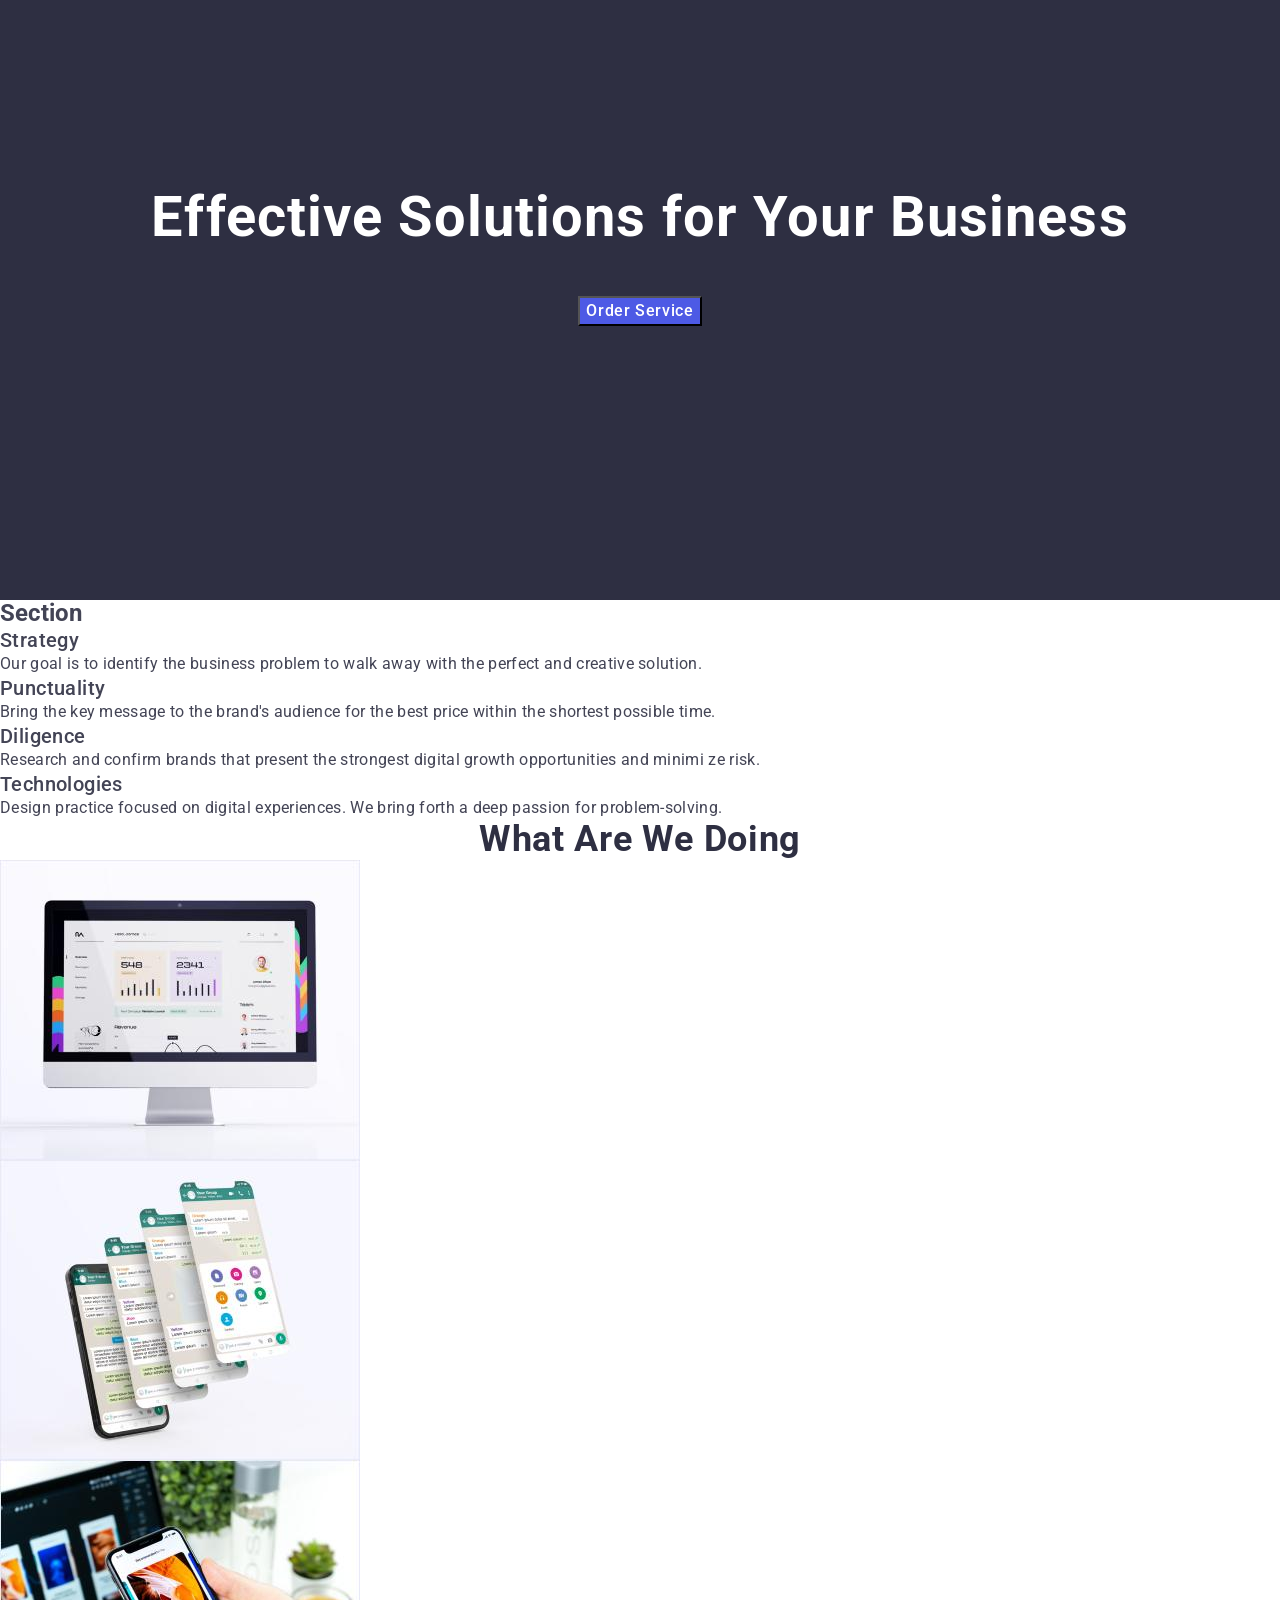
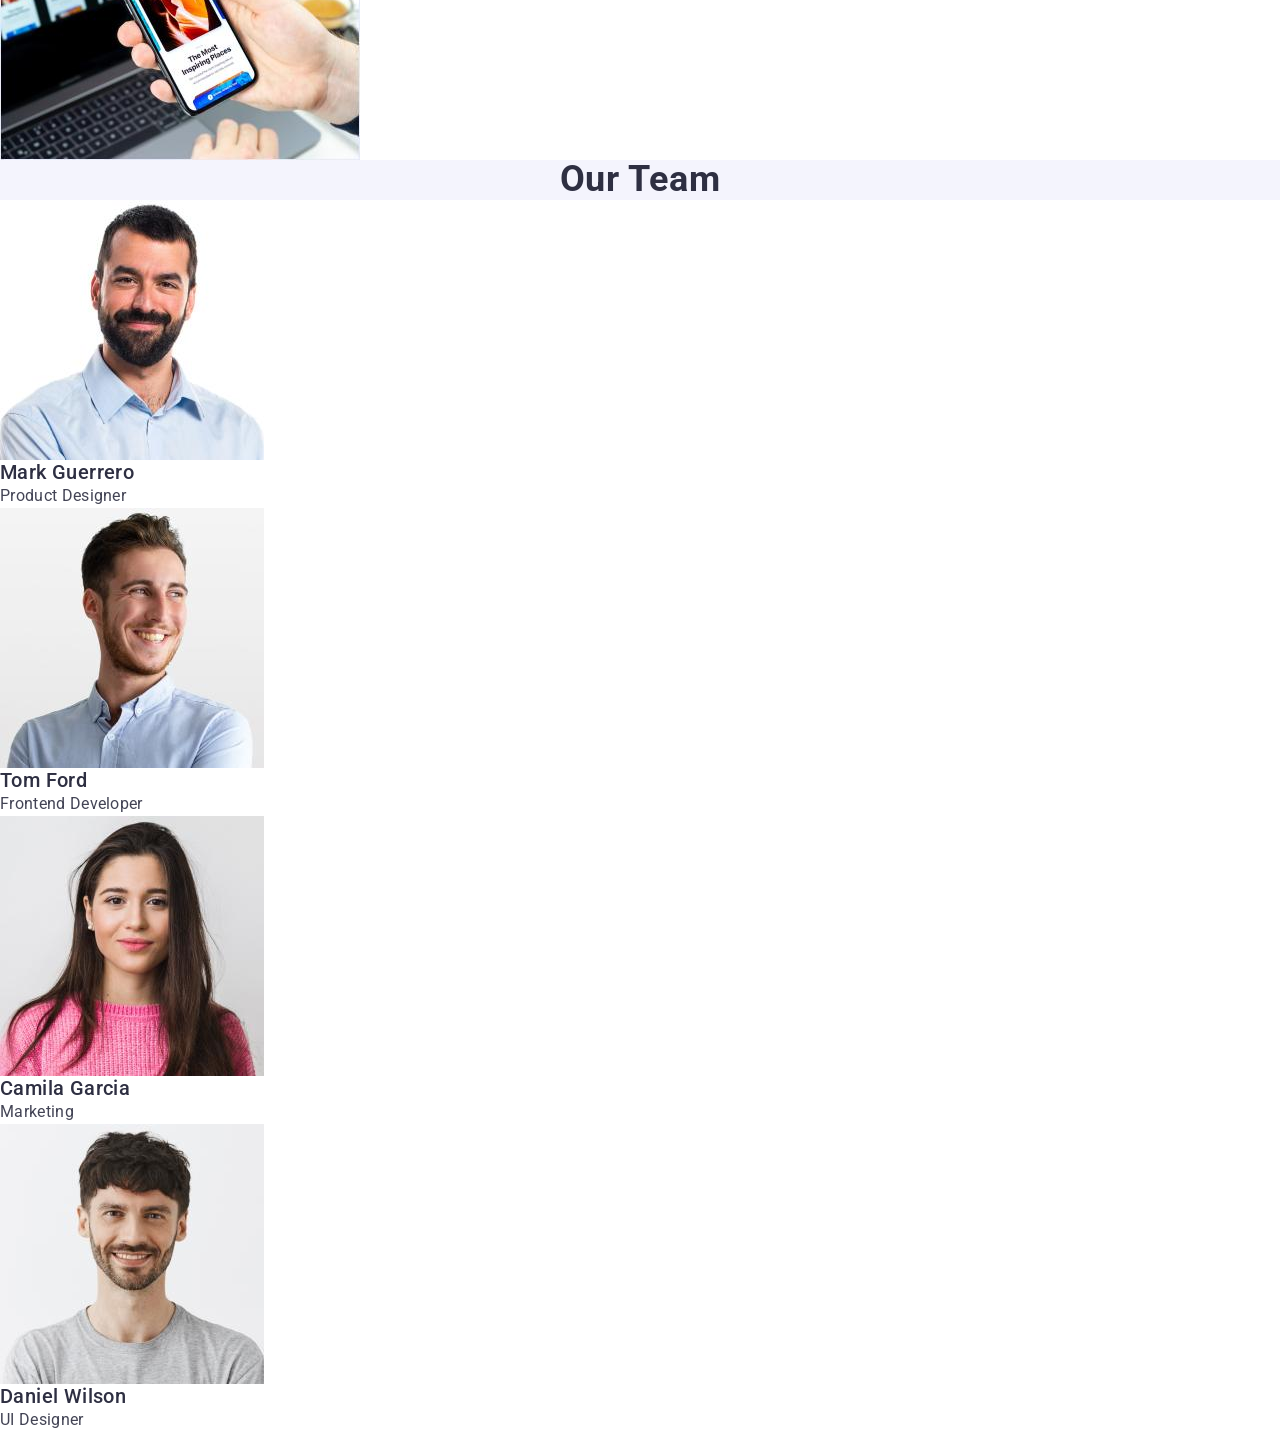
==== index.html @ 12266ffd "hw3 02" ====
<!DOCTYPE html>
<html lang="en">
  <head>
    <meta charset="UTF-8" />
    <meta http-equiv="X-UA-Compatible" content="IE=edge" />
    <meta name="viewport" content="width=device-width, initial-scale=1.0" />
    <link rel="preconnect" href="https://fonts.googleapis.com">
    <link rel="preconnect" href="https://fonts.gstatic.com" crossorigin>
    <link href="https://fonts.googleapis.com/css2?family=Raleway:wght@800&family=Roboto:wght@400;500;700;900&display=swap" rel="stylesheet">
    <link rel="stylesheet" href="https://cdnjs.cloudflare.com/ajax/libs/modern-normalize/2.0.0/modern-normalize.min.css" integrity="sha512-4xo8blKMVCiXpTaLzQSLSw3KFOVPWhm/TRtuPVc4WG6kUgjH6J03IBuG7JZPkcWMxJ5huwaBpOpnwYElP/m6wg==" crossorigin="anonymous" referrerpolicy="no-referrer" />
    <link rel="stylesheet" href="./css/style.css" />
    <title>Document</title>
  </head>
  <body>
<!--
    <header class="header">
      <div class="header-menu container">
      <nav class="navigation">
        <a href="./index.html" class="logo link">Web<span class="logo-studio">Studio</span></a>
        <ul class="list menu">
          <li class="nav-main"><a href="./index.html" class="nav-main_link link">Studio</a></li>
          <li class="nav-main"><a href="./portfolio.html" class="nav-main_link link">Portfolio</a></li>
          <li class="nav-main"><a href="" class="nav-main_link link">Contacts</a></li>
        </ul>
      </nav>
      <address class="header-call">
        <ul class="list menu-adress">
          <li class="adress-info"><a href="mailto:info@devstudio.com" class="adress-info_link link">info@devstudio.com</a></li>
          <li class="adress-info"><a href="tel:+110001111111" class="adress-info_link link">+11 (000) 111-11-11</a></li>
        </ul>
      </address>
      </div>
    </header>
-->
    <main class="index-main">
      <div>
      <section class="main-hero">
        <h1 class="main-hero_text">Effective Solutions for Your Business</h1>
        <button class="main-hero_btn" type="button" >Order Service</button>
      </section>
      <section>
        <h2>Section</h2>
        <ul class="list">
          <li>
            <h3 class="main-header">Strategy</h3>
            <p class="main-text">
              Our goal is to identify the business problem to walk away with the
              perfect and creative solution.
            </p>
          </li>
          <li>
            <h3 class="main-header">Punctuality</h3>
            <p class="main-text">
              Bring the key message to the brand's audience for the best price
              within the shortest possible time.
            </p>
          </li>
          <li>
            <h3 class="main-header">Diligence</h3>
            <p class="main-text">
              Research and confirm brands that present the strongest digital
              growth opportunities and minimi ze risk.
            </p>
          </li>
          <li>
            <h3 class="main-header">Technologies</h3>
            <p class="main-text">
              Design practice focused on digital experiences. We bring forth a
              deep passion for problem-solving.
            </p>
          </li>
        </ul>
      </section>
      <section>
        <h2 class="main-header_img">What are we doing</h2>
        <ul class="list">
          <li>
            <img src="./images/doing-1.jpg" width="360" alt="computer photo" />
          </li>
          <li>
            <img src="./images/doing-2.jpg" width="360" alt="telephone photo" />
          </li>
          <li>
            <img src="./images/doing-3.jpg" width="360" alt="notebook photo" />
          </li>
        </ul>
      </section>
      <section class="our-team">
        <h2 class="main-header_img">Our Team</h2>
        <ul class="list">
          <li class="our-team_li">
            <img src="./images/team-1.jpg" 
            width="264" 
            alt="Mark Guerrero" />
            <h3 class="our-team_header">Mark Guerrero</h3>
            <p class="our-team_par">Product Designer</p>
          </li>
          <li class="our-team_li">
            <img src="./images/team-2.jpg" width="264" alt="Tom Ford" />
            <h3 class="our-team_header">Tom Ford</h3>
            <p class="our-team_par">Frontend Developer</p>
          </li>
          <li class="our-team_li">
            <img src="./images/team-3.jpg" width="264" alt="Camila Garcia" />
            <h3 class="our-team_header">Camila Garcia</h3>
            <p class="our-team_par">Marketing</p>
          </li>
          <li class="our-team_li">
            <img src="./images/team-4.jpg" width="264" alt="Daniel Wilson" />
            <h3 class="our-team_header">Daniel Wilson</h3>
            <p class="our-team_par">UI Designer</p>
          </li>
        </ul>
      </section>
    </div>
    </main>
<!--
    <footer class="footer-info">
      <a href="./index.html" class="logo link">Web<span class="logo-studio footer-color">Studio</span></a>
      <p class="footer-text">
        Increase the flow of customers and sales for your business with digital
        marketing & growth solutions.
      </p>
    </footer>
  </body>
</html>
-->
---- css/style.css ----
:root {
  --primary-brand: #4d5ae5;
  --pressed-state: #404bbf;
  --dark: #2e2f42;
  --success: #31d0aa;
  --text: #434455;
  --subtle-text: #8e8f99;
  --accent: #e7e9fc;
  --light: #f4f4fd;
  --white-background: #ffffff;
  --modal-background: #fcfcfc;
}

body {
  font-family: "Roboto", sans-serif;
  color: #434455;
  background-color: #ffffff;
}

.container {
  width: 100%;  
  max-width: 1158px;
  margin: 0 auto;
  padding: 0 15px;
}

p, h1, h2, h3, h4, h5, h6 {
  margin-top: 0;
  margin-bottom: 0;
}

a{
  text-decoration: none;
}

img {
  display: block;
}

ul, ol {
  list-style-type: none;
  padding-left: 0;
  margin-top: 0;
  margin-bottom: 0;
}

.link {
  text-decoration: none;
}

.list {
  list-style: none;
}

/**********Header**********/

.header {
    border-bottom: 1px solid #E7E9FC; 
}

.logo {
  font-family: "Raleway", sans-serif;
  font-weight: 800;
  font-size: 18px;
  line-height: 1.17;
  letter-spacing: 0.03em;
  text-transform: uppercase;
  color: var(--primary-brand);
  margin-right: 46px;
}

.logo-studio {
  color: #2e2f42;
  padding-right: 46px;
}

.header-menu {
  display: flex;
  justify-content: space-between;
  padding: 24px 0;
}

.navigation{
  display: flex;
  align-items: center;
}

.menu{
  display: flex;
  gap: 40px;
  padding: 24px 0;
}

.nav-main_link {
  font-weight: 500;
  font-size: 16px;
  line-height: 1.5;
  letter-spacing: 0.02em;
  color: var(--dark);
}

.nav-main_link:hover,
.nav-main_link:focus {
  color: #404bbf;
}

.header-call {
  font-style: normal;
}

.menu-adress{
  display: flex;
  align-items: center;
  gap: 40px;
}

.adress-info_link{
  line-height: 1.5;
  letter-spacing: 0.02em;
  color: var(--text);
}

.adress-info_link:hover,
.adress-info_link:focus{
  color: #404bbf;
}

/**********Main**********/

.main-hero {
  background-color: var(--dark);
  width: 100%;
  height: 600px;
  text-align: center;
}

.main-hero_text {
  font-size: 56px;
  line-height: 1.07;
  text-align: center;
  letter-spacing: 0.02em;
  color: var(--white-background);
  padding-top: 188px;
  padding-bottom: 48px;
}

.main-hero_btn {
  background-color: var(--primary-brand);
  font-family: "Roboto", sans-serif;
  font-weight: 500;
  font-size: 16px;
  line-height: 1.5;
  letter-spacing: 0.04em;
  color: var(--white-background);
  cursor: pointer;
}

.main-hero_btn:hover {
  background-color: var(--pressed-state);
}

.main-hero_btn:focus {
  background-color: var(--pressed-state);
}

.main-header {
  font-weight: 500;
  font-size: 20px;
  line-height: 1.2;
  letter-spacing: 0.02em;
  color: var(--modal-overlay);
}

.main-text {
  line-height: 1.5;
  letter-spacing: 0.02em;
}

.main-header_img {
  font-size: 36px;
  line-height: 1.11;
  text-align: center;
  letter-spacing: 0.02em;
  text-transform: capitalize;
  color: var(--dark);
}

.our-team {
  background-color: #f4f4fd;
}

.our-team_header {
  font-weight: 500;
  font-size: 20px;
  line-height: 1.2;
  letter-spacing: 0.02em;
  color: var(--dark);
}

.our-team_li {
  background-color: #fff;
}

.our-team_par {
  font-size: 16px;
  line-height: 1.5;
  letter-spacing: 0.02em;
  color: var(--text);
}

/**********Footer**********/

.footer-info {
  background-color: #2e2f42;
}

.footer-text {
  line-height: 1.5;
  color: var(--light);
  letter-spacing: 0.02em;
}

.footer-color {
  color: #f4f4fd;
}


/**----------PORTFOLIO----------**/

.main {
  padding-top: 96px;
  padding-bottom: 120px;
}

.main-button_first {
  display: flex;
  padding-bottom: 72px;
  align-items: center;
  justify-content: center;
  gap: 24px;
}

.main-button{
  font-family: "Roboto", sans-serif;
  font-weight: 500;
  font-size: 16px;
  line-height: 1.5;
  letter-spacing: 0.04em;
  color: var(--primary-brand);
  background-color: var(--light);
  cursor: pointer;
  border-radius: 5px;
  padding: 12px 24px;
  border: none;
}

.main-button:hover,
.main-button:focus{
  color: #ffffff;
  background-color: #404BBF ;
}

.main-content {
  display: flex;
  flex-wrap: wrap;
  row-gap: 48px;
  /*column-gap: 24px;*/
}

.item {
  width: calc((100% - 20px) / 3);
}

.section-border { 
  border: 1px solid #E5E5E5;
  border-top: 0;
  max-width: 360px;
}

.section-header{
  font-weight: 500;
  font-size: 20px;
  line-height: 1.2;
  letter-spacing: 0.02em;
  color: var(--dark);
  padding: 32px 0 0 16px;
}

.section-par {
  font-size: 16px;
  line-height: 1.5;
  letter-spacing: 0.02em;
  color: var(--text);
  padding: 8px 0 32px 16px;
}

/**********footer**********/

.footer{
  background-color: var(--dark);
  padding: 100px 0px;
}

.footer-logo{
  font-family: 'Raleway', sans-serif;
  font-weight: 800;
  font-size: 18px;
  line-height: 1.17;
  letter-spacing: 0.03em;
  text-transform: uppercase;
  color: var(--primary-brand);
}

.footer-color {
  color: #f4f4fd;
}

.footer-par {
  color: var(--light);
  width: 264px;
  padding-top: 16px;
}
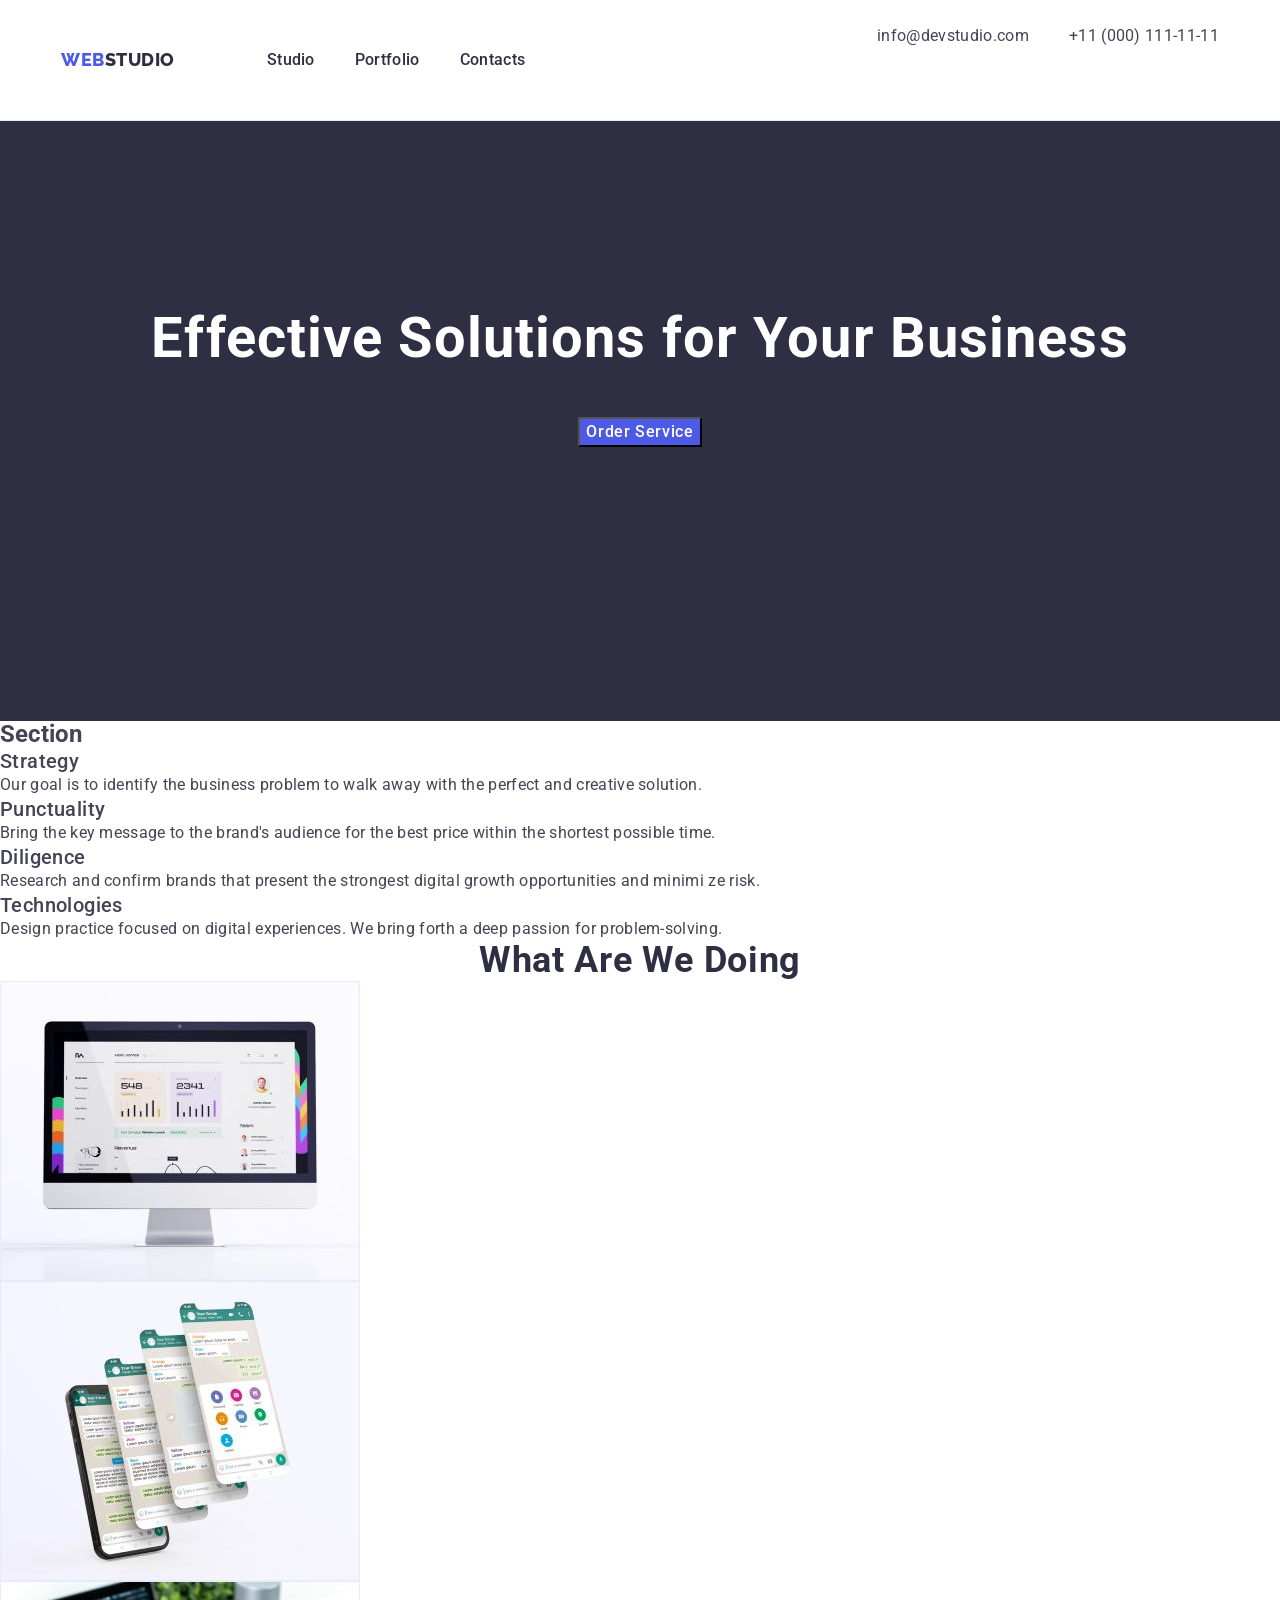
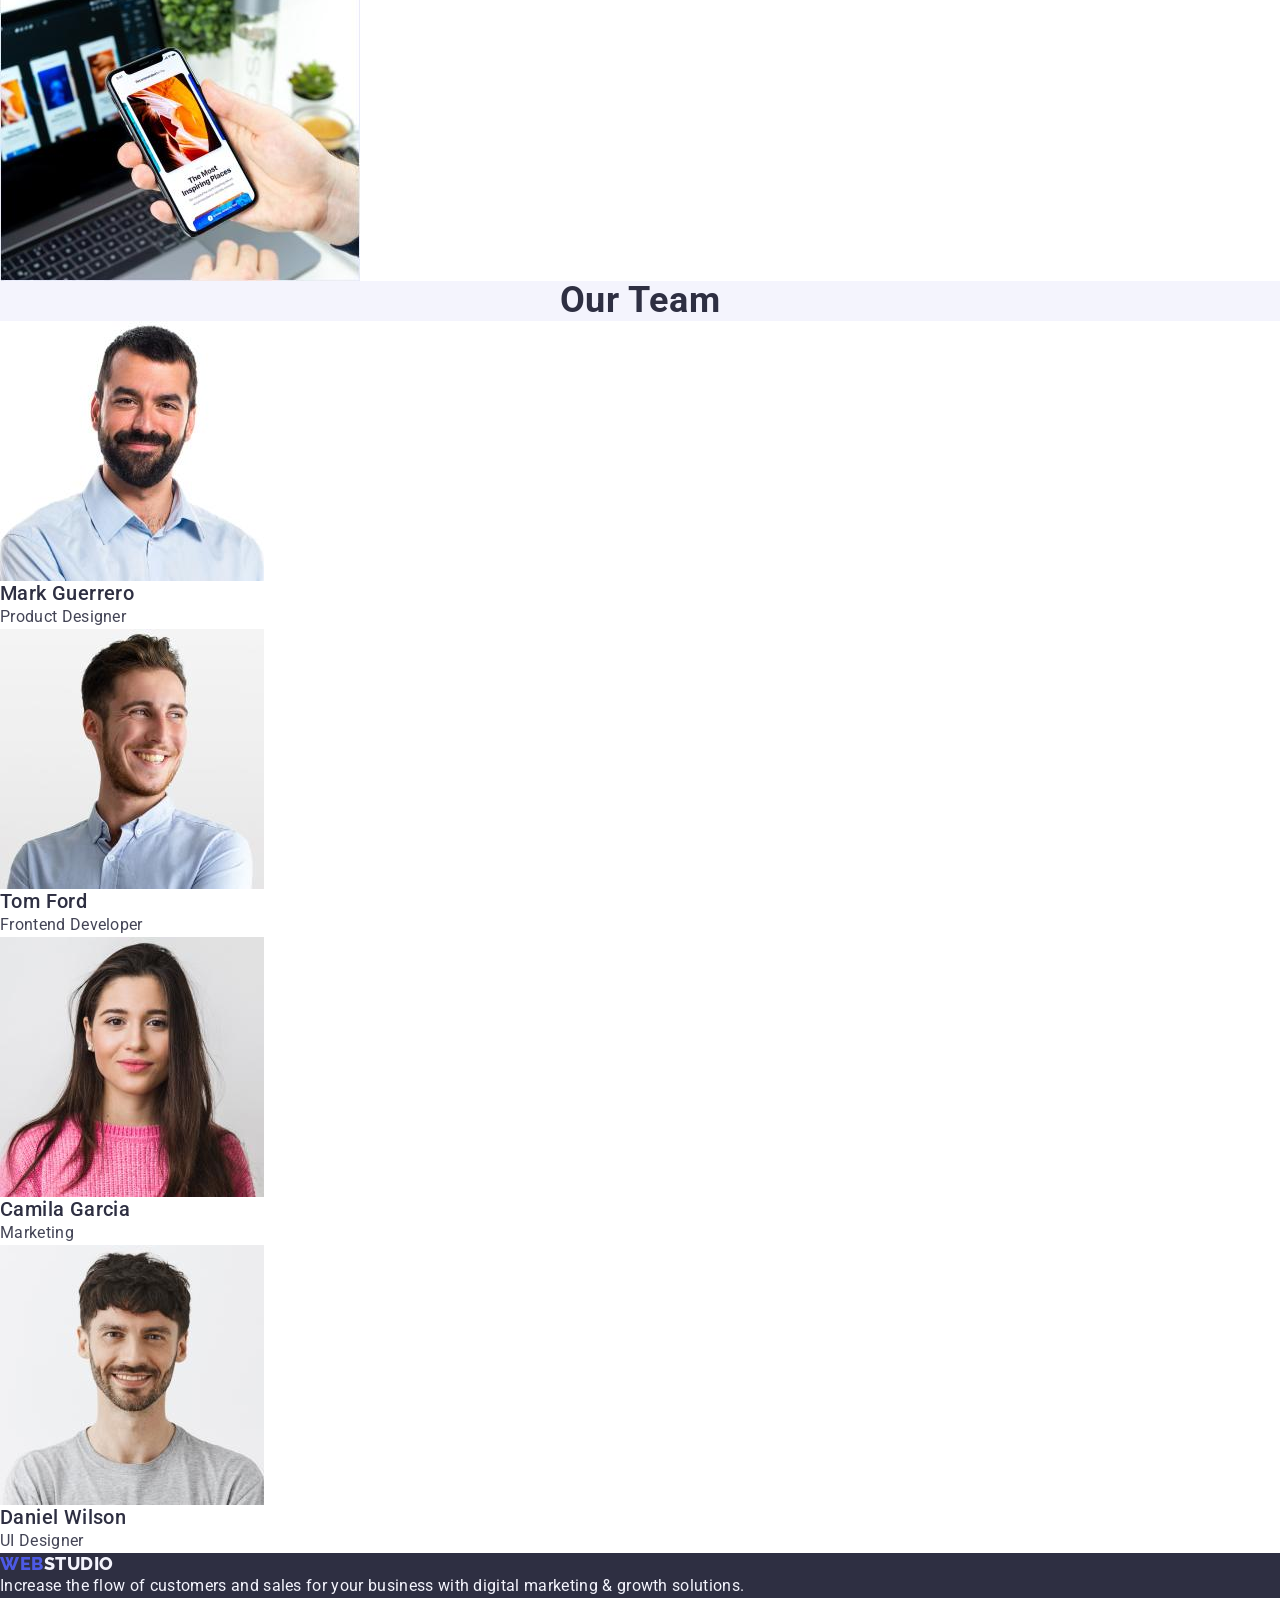
==== commit 4f3824e5: "hw3 03" ====
--- a/index.html
+++ b/index.html
@@ -4,119 +4,157 @@
     <meta charset="UTF-8" />
     <meta http-equiv="X-UA-Compatible" content="IE=edge" />
     <meta name="viewport" content="width=device-width, initial-scale=1.0" />
-    <link rel="preconnect" href="https://fonts.googleapis.com">
-    <link rel="preconnect" href="https://fonts.gstatic.com" crossorigin>
-    <link href="https://fonts.googleapis.com/css2?family=Raleway:wght@800&family=Roboto:wght@400;500;700;900&display=swap" rel="stylesheet">
-    <link rel="stylesheet" href="https://cdnjs.cloudflare.com/ajax/libs/modern-normalize/2.0.0/modern-normalize.min.css" integrity="sha512-4xo8blKMVCiXpTaLzQSLSw3KFOVPWhm/TRtuPVc4WG6kUgjH6J03IBuG7JZPkcWMxJ5huwaBpOpnwYElP/m6wg==" crossorigin="anonymous" referrerpolicy="no-referrer" />
+    <link rel="preconnect" href="https://fonts.googleapis.com" />
+    <link rel="preconnect" href="https://fonts.gstatic.com" crossorigin />
+    <link
+      href="https://fonts.googleapis.com/css2?family=Raleway:wght@800&family=Roboto:wght@400;500;700;900&display=swap"
+      rel="stylesheet"
+    />
+    <link
+      rel="stylesheet"
+      href="https://cdnjs.cloudflare.com/ajax/libs/modern-normalize/2.0.0/modern-normalize.min.css"
+      integrity="sha512-4xo8blKMVCiXpTaLzQSLSw3KFOVPWhm/TRtuPVc4WG6kUgjH6J03IBuG7JZPkcWMxJ5huwaBpOpnwYElP/m6wg=="
+      crossorigin="anonymous"
+      referrerpolicy="no-referrer"
+    />
     <link rel="stylesheet" href="./css/style.css" />
     <title>Document</title>
   </head>
   <body>
-<!--
     <header class="header">
       <div class="header-menu container">
-      <nav class="navigation">
-        <a href="./index.html" class="logo link">Web<span class="logo-studio">Studio</span></a>
-        <ul class="list menu">
-          <li class="nav-main"><a href="./index.html" class="nav-main_link link">Studio</a></li>
-          <li class="nav-main"><a href="./portfolio.html" class="nav-main_link link">Portfolio</a></li>
-          <li class="nav-main"><a href="" class="nav-main_link link">Contacts</a></li>
-        </ul>
-      </nav>
-      <address class="header-call">
-        <ul class="list menu-adress">
-          <li class="adress-info"><a href="mailto:info@devstudio.com" class="adress-info_link link">info@devstudio.com</a></li>
-          <li class="adress-info"><a href="tel:+110001111111" class="adress-info_link link">+11 (000) 111-11-11</a></li>
-        </ul>
-      </address>
+        <nav class="navigation">
+          <a href="./index.html" class="logo link"
+            >Web<span class="logo-studio">Studio</span></a
+          >
+          <ul class="list menu">
+            <li class="nav-main">
+              <a href="./index.html" class="nav-main_link link">Studio</a>
+            </li>
+            <li class="nav-main">
+              <a href="./portfolio.html" class="nav-main_link link"
+                >Portfolio</a
+              >
+            </li>
+            <li class="nav-main">
+              <a href="" class="nav-main_link link">Contacts</a>
+            </li>
+          </ul>
+        </nav>
+        <address class="header-call">
+          <ul class="list menu-adress">
+            <li class="adress-info">
+              <a href="mailto:info@devstudio.com" class="adress-info_link link"
+                >info@devstudio.com</a
+              >
+            </li>
+            <li class="adress-info">
+              <a href="tel:+110001111111" class="adress-info_link link"
+                >+11 (000) 111-11-11</a
+              >
+            </li>
+          </ul>
+        </address>
       </div>
     </header>
--->
+
     <main class="index-main">
       <div>
-      <section class="main-hero">
-        <h1 class="main-hero_text">Effective Solutions for Your Business</h1>
-        <button class="main-hero_btn" type="button" >Order Service</button>
-      </section>
-      <section>
-        <h2>Section</h2>
-        <ul class="list">
-          <li>
-            <h3 class="main-header">Strategy</h3>
-            <p class="main-text">
-              Our goal is to identify the business problem to walk away with the
-              perfect and creative solution.
-            </p>
-          </li>
-          <li>
-            <h3 class="main-header">Punctuality</h3>
-            <p class="main-text">
-              Bring the key message to the brand's audience for the best price
-              within the shortest possible time.
-            </p>
-          </li>
-          <li>
-            <h3 class="main-header">Diligence</h3>
-            <p class="main-text">
-              Research and confirm brands that present the strongest digital
-              growth opportunities and minimi ze risk.
-            </p>
-          </li>
-          <li>
-            <h3 class="main-header">Technologies</h3>
-            <p class="main-text">
-              Design practice focused on digital experiences. We bring forth a
-              deep passion for problem-solving.
-            </p>
-          </li>
-        </ul>
-      </section>
-      <section>
-        <h2 class="main-header_img">What are we doing</h2>
-        <ul class="list">
-          <li>
-            <img src="./images/doing-1.jpg" width="360" alt="computer photo" />
-          </li>
-          <li>
-            <img src="./images/doing-2.jpg" width="360" alt="telephone photo" />
-          </li>
-          <li>
-            <img src="./images/doing-3.jpg" width="360" alt="notebook photo" />
-          </li>
-        </ul>
-      </section>
-      <section class="our-team">
-        <h2 class="main-header_img">Our Team</h2>
-        <ul class="list">
-          <li class="our-team_li">
-            <img src="./images/team-1.jpg" 
-            width="264" 
-            alt="Mark Guerrero" />
-            <h3 class="our-team_header">Mark Guerrero</h3>
-            <p class="our-team_par">Product Designer</p>
-          </li>
-          <li class="our-team_li">
-            <img src="./images/team-2.jpg" width="264" alt="Tom Ford" />
-            <h3 class="our-team_header">Tom Ford</h3>
-            <p class="our-team_par">Frontend Developer</p>
-          </li>
-          <li class="our-team_li">
-            <img src="./images/team-3.jpg" width="264" alt="Camila Garcia" />
-            <h3 class="our-team_header">Camila Garcia</h3>
-            <p class="our-team_par">Marketing</p>
-          </li>
-          <li class="our-team_li">
-            <img src="./images/team-4.jpg" width="264" alt="Daniel Wilson" />
-            <h3 class="our-team_header">Daniel Wilson</h3>
-            <p class="our-team_par">UI Designer</p>
-          </li>
-        </ul>
-      </section>
-    </div>
+        <section class="main-hero">
+          <h1 class="main-hero_text">Effective Solutions for Your Business</h1>
+          <button class="main-hero_btn" type="button">Order Service</button>
+        </section>
+        <section>
+          <h2>Section</h2>
+          <ul class="list">
+            <li>
+              <h3 class="main-header">Strategy</h3>
+              <p class="main-text">
+                Our goal is to identify the business problem to walk away with
+                the perfect and creative solution.
+              </p>
+            </li>
+            <li>
+              <h3 class="main-header">Punctuality</h3>
+              <p class="main-text">
+                Bring the key message to the brand's audience for the best price
+                within the shortest possible time.
+              </p>
+            </li>
+            <li>
+              <h3 class="main-header">Diligence</h3>
+              <p class="main-text">
+                Research and confirm brands that present the strongest digital
+                growth opportunities and minimi ze risk.
+              </p>
+            </li>
+            <li>
+              <h3 class="main-header">Technologies</h3>
+              <p class="main-text">
+                Design practice focused on digital experiences. We bring forth a
+                deep passion for problem-solving.
+              </p>
+            </li>
+          </ul>
+        </section>
+        <section>
+          <h2 class="main-header_img">What are we doing</h2>
+          <ul class="list">
+            <li>
+              <img
+                src="./images/doing-1.jpg"
+                width="360"
+                alt="computer photo"
+              />
+            </li>
+            <li>
+              <img
+                src="./images/doing-2.jpg"
+                width="360"
+                alt="telephone photo"
+              />
+            </li>
+            <li>
+              <img
+                src="./images/doing-3.jpg"
+                width="360"
+                alt="notebook photo"
+              />
+            </li>
+          </ul>
+        </section>
+        <section class="our-team">
+          <h2 class="main-header_img">Our Team</h2>
+          <ul class="list">
+            <li class="our-team_li">
+              <img src="./images/team-1.jpg" width="264" alt="Mark Guerrero" />
+              <h3 class="our-team_header">Mark Guerrero</h3>
+              <p class="our-team_par">Product Designer</p>
+            </li>
+            <li class="our-team_li">
+              <img src="./images/team-2.jpg" width="264" alt="Tom Ford" />
+              <h3 class="our-team_header">Tom Ford</h3>
+              <p class="our-team_par">Frontend Developer</p>
+            </li>
+            <li class="our-team_li">
+              <img src="./images/team-3.jpg" width="264" alt="Camila Garcia" />
+              <h3 class="our-team_header">Camila Garcia</h3>
+              <p class="our-team_par">Marketing</p>
+            </li>
+            <li class="our-team_li">
+              <img src="./images/team-4.jpg" width="264" alt="Daniel Wilson" />
+              <h3 class="our-team_header">Daniel Wilson</h3>
+              <p class="our-team_par">UI Designer</p>
+            </li>
+          </ul>
+        </section>
+      </div>
     </main>
-<!--
+
     <footer class="footer-info">
-      <a href="./index.html" class="logo link">Web<span class="logo-studio footer-color">Studio</span></a>
+      <a href="./index.html" class="logo link"
+        >Web<span class="logo-studio footer-color">Studio</span></a
+      >
       <p class="footer-text">
         Increase the flow of customers and sales for your business with digital
         marketing & growth solutions.
@@ -124,4 +162,3 @@
     </footer>
   </body>
 </html>
--->
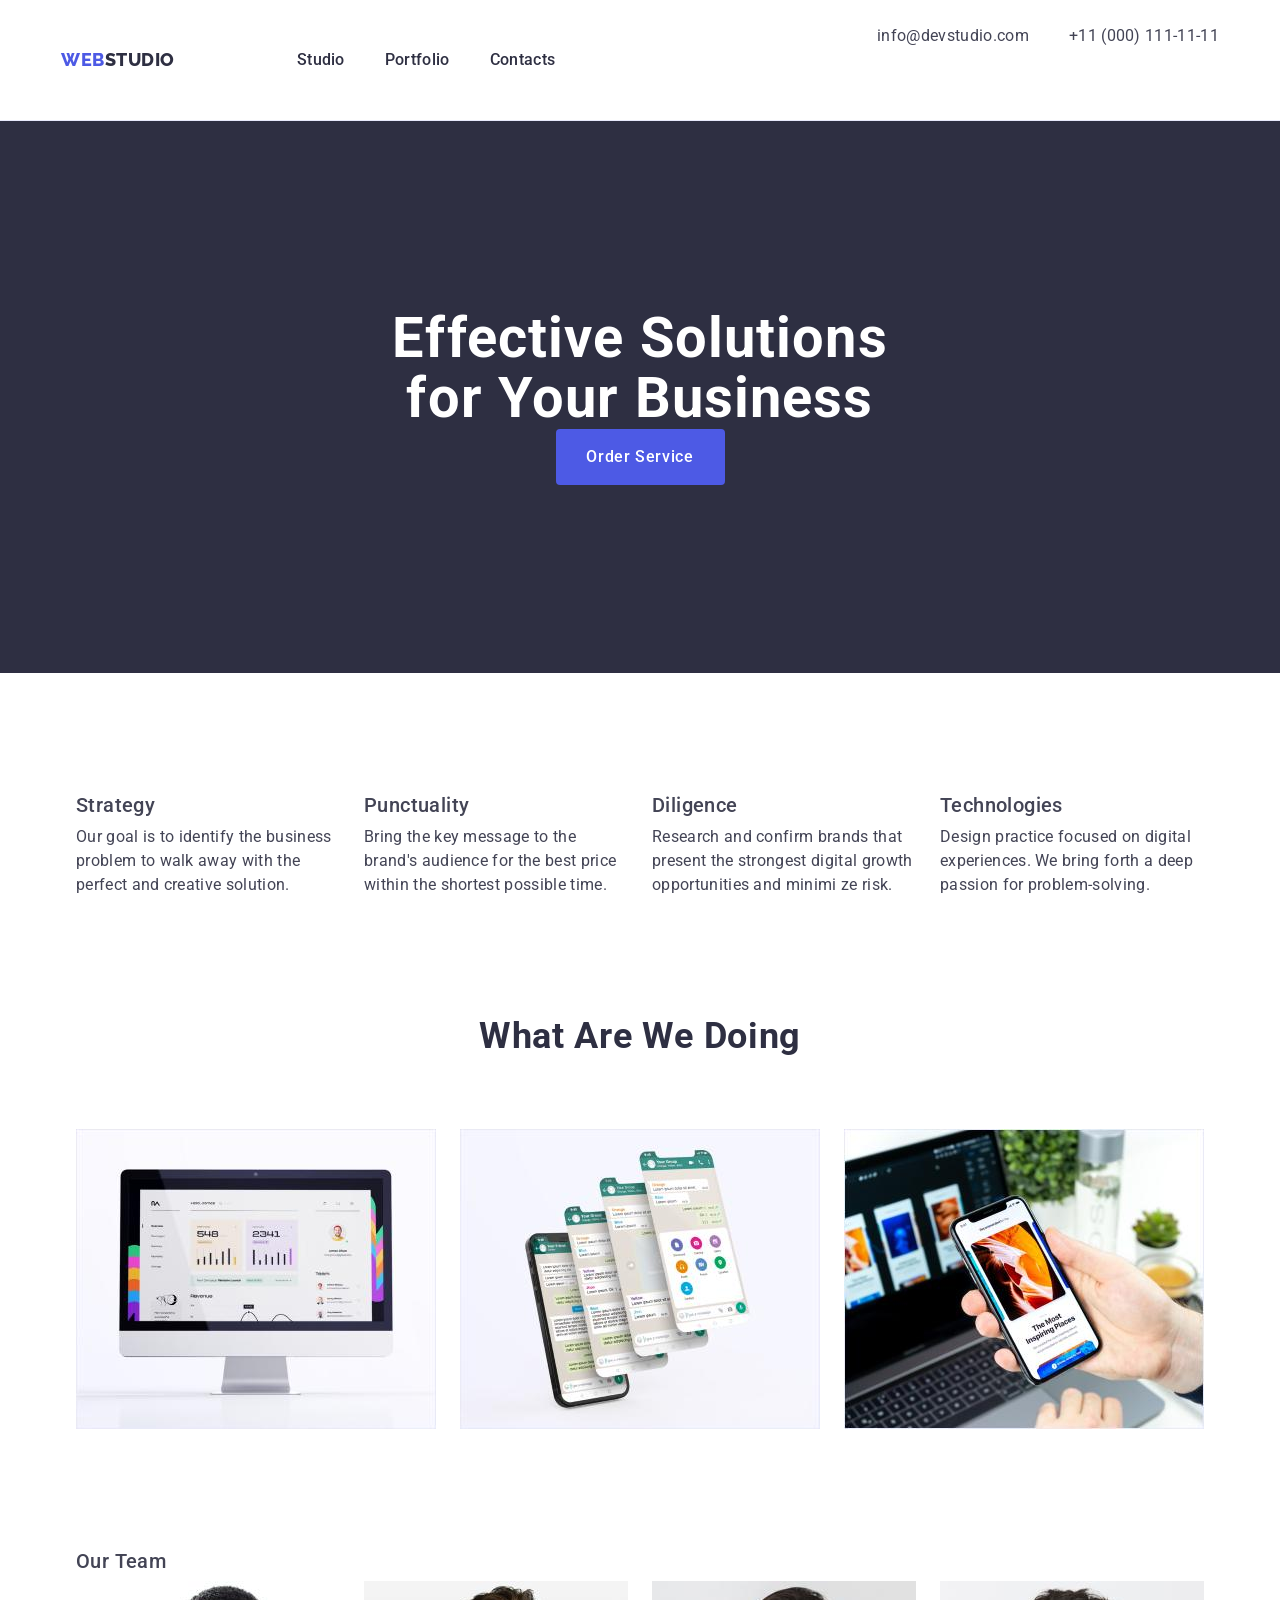
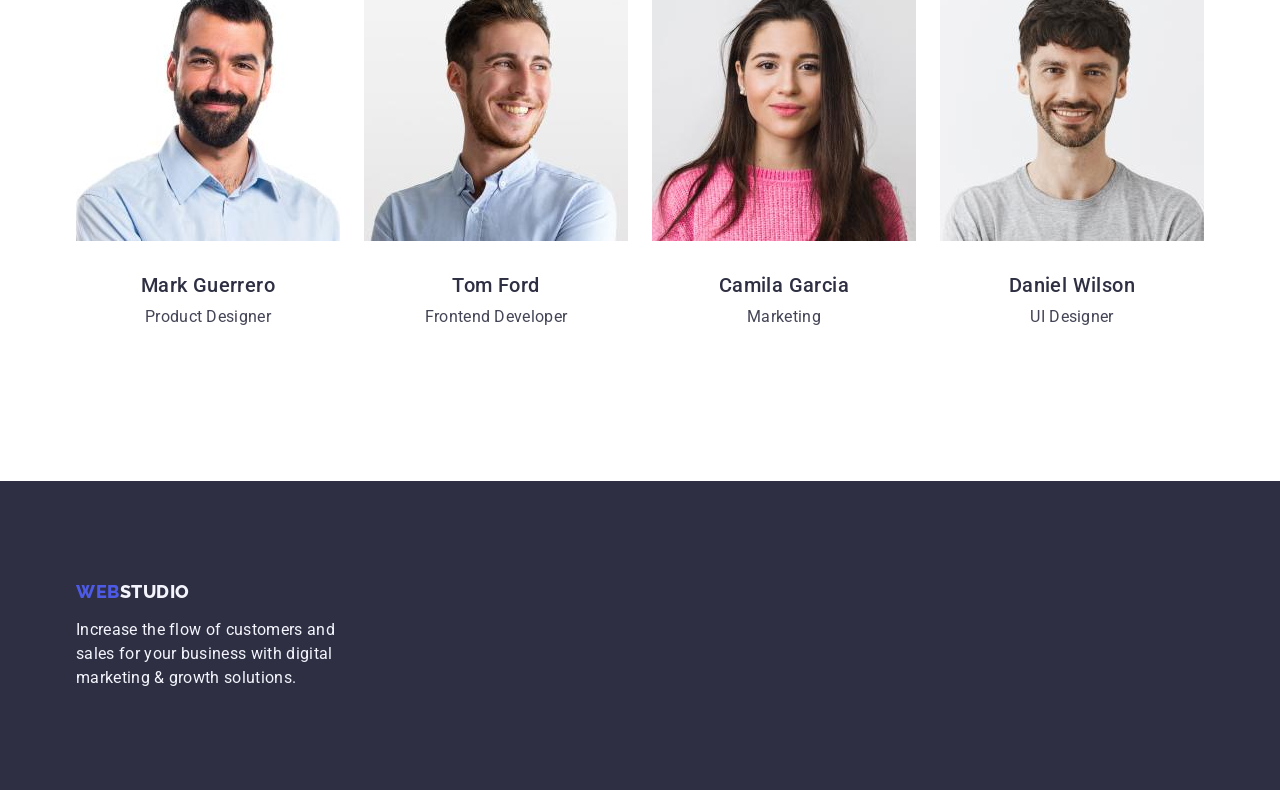
==== commit 3bf74b73: "hw3 04" ====
--- a/index.html
+++ b/index.html
@@ -59,62 +59,68 @@
     </header>
 
     <main class="index-main">
-      <div>
         <section class="main-hero">
-          <h1 class="main-hero_text">Effective Solutions for Your Business</h1>
-          <button class="main-hero_btn" type="button">Order Service</button>
+          <div class="container">
+            <h1 class="main-hero_text">Effective Solutions for Your Business</h1>
+            <button class="main-hero_btn" type="button">Order Service</button>
+          </div>
         </section>
-        <section>
-          <h2>Section</h2>
-          <ul class="list">
-            <li>
-              <h3 class="main-header">Strategy</h3>
-              <p class="main-text">
-                Our goal is to identify the business problem to walk away with
-                the perfect and creative solution.
-              </p>
-            </li>
-            <li>
-              <h3 class="main-header">Punctuality</h3>
-              <p class="main-text">
-                Bring the key message to the brand's audience for the best price
-                within the shortest possible time.
-              </p>
-            </li>
-            <li>
-              <h3 class="main-header">Diligence</h3>
-              <p class="main-text">
-                Research and confirm brands that present the strongest digital
-                growth opportunities and minimi ze risk.
-              </p>
-            </li>
-            <li>
-              <h3 class="main-header">Technologies</h3>
-              <p class="main-text">
-                Design practice focused on digital experiences. We bring forth a
-                deep passion for problem-solving.
-              </p>
-            </li>
-          </ul>
+
+        <section class="section-content">
+          <div class="container">
+            <h2 hidden>Section</h2>
+            <ul class="list section-content_list">
+              <li class="section-content_main">
+                <h3 class="main-header">Strategy</h3>
+                <p class="main-text">
+                  Our goal is to identify the business problem to walk away with
+                  the perfect and creative solution.
+                </p>
+              </li>
+              <li class="section-content_main">
+                <h3 class="main-header">Punctuality</h3>
+                <p class="main-text">
+                  Bring the key message to the brand's audience for the best price
+                  within the shortest possible time.
+                </p>
+              </li>
+              <li class="section-content_main">
+                <h3 class="main-header">Diligence</h3>
+                <p class="main-text">
+                  Research and confirm brands that present the strongest digital
+                  growth opportunities and minimi ze risk.
+                </p>
+              </li>
+              <li class="section-content_main">
+                <h3 class="main-header">Technologies</h3>
+                <p class="main-text">
+                  Design practice focused on digital experiences. We bring forth a
+                  deep passion for problem-solving.
+                </p>
+              </li>
+            </ul>
+          </div>
         </section>
-        <section>
+
+        <section class="section-content_img">
+          <div class="container">
           <h2 class="main-header_img">What are we doing</h2>
-          <ul class="list">
-            <li>
+          <ul class="list main-header_list">
+            <li class="img-content">
               <img
                 src="./images/doing-1.jpg"
                 width="360"
                 alt="computer photo"
               />
             </li>
-            <li>
+            <li class="img-content">
               <img
                 src="./images/doing-2.jpg"
                 width="360"
                 alt="telephone photo"
               />
             </li>
-            <li>
+            <li class="img-content">
               <img
                 src="./images/doing-3.jpg"
                 width="360"
@@ -122,43 +128,56 @@
               />
             </li>
           </ul>
+        </div>
         </section>
+
         <section class="our-team">
-          <h2 class="main-header_img">Our Team</h2>
-          <ul class="list">
-            <li class="our-team_li">
-              <img src="./images/team-1.jpg" width="264" alt="Mark Guerrero" />
-              <h3 class="our-team_header">Mark Guerrero</h3>
-              <p class="our-team_par">Product Designer</p>
-            </li>
-            <li class="our-team_li">
-              <img src="./images/team-2.jpg" width="264" alt="Tom Ford" />
-              <h3 class="our-team_header">Tom Ford</h3>
-              <p class="our-team_par">Frontend Developer</p>
-            </li>
-            <li class="our-team_li">
-              <img src="./images/team-3.jpg" width="264" alt="Camila Garcia" />
-              <h3 class="our-team_header">Camila Garcia</h3>
-              <p class="our-team_par">Marketing</p>
-            </li>
-            <li class="our-team_li">
-              <img src="./images/team-4.jpg" width="264" alt="Daniel Wilson" />
-              <h3 class="our-team_header">Daniel Wilson</h3>
-              <p class="our-team_par">UI Designer</p>
-            </li>
-          </ul>
+          <div class="container">
+          <h2 class="main-header">Our Team</h2>
+            <ul class="list our-team_list">
+              <li class="our-team_li">
+                <img src="./images/team-1.jpg" width="264" alt="Mark Guerrero" />
+                <div class="our-team_info">                
+                  <h3 class="our-team_header">Mark Guerrero</h3>
+                  <p class="our-team_par">Product Designer</p>
+                </div> 
+              </li>
+              <li class="our-team_li">
+                <img src="./images/team-2.jpg" width="264" alt="Tom Ford" />
+                <div class="our-team_info">                 
+                  <h3 class="our-team_header">Tom Ford</h3>
+                  <p class="our-team_par">Frontend Developer</p>
+                </div>
+              </li>
+              <li class="our-team_li">
+                <img src="./images/team-3.jpg" width="264" alt="Camila Garcia" />
+                <div class="our-team_info">                 
+                  <h3 class="our-team_header">Camila Garcia</h3>
+                  <p class="our-team_par">Marketing</p>
+                </div>
+              </li>
+              <li class="our-team_li">
+                <img src="./images/team-4.jpg" width="264" alt="Daniel Wilson" />
+                <div class="our-team_info">                 
+                  <h3 class="our-team_header">Daniel Wilson</h3>
+                  <p class="our-team_par">UI Designer</p>
+                </div> 
+              </li>
+            </ul>
+          </div>
         </section>
-      </div>
     </main>
 
     <footer class="footer-info">
-      <a href="./index.html" class="logo link"
-        >Web<span class="logo-studio footer-color">Studio</span></a
-      >
-      <p class="footer-text">
-        Increase the flow of customers and sales for your business with digital
-        marketing & growth solutions.
-      </p>
+      <div class="container">
+        <a href="./index.html" class="logo-footer link"
+          >Web<span class="logo-studio footer-color">Studio</span></a
+        >
+        <p class="footer-text">
+          Increase the flow of customers and sales for your business with digital
+          marketing & growth solutions.
+        </p>
+    </div>
     </footer>
   </body>
 </html>
--- a/css/style.css
+++ b/css/style.css
@@ -18,18 +18,24 @@
 }
 
 .container {
-  width: 100%;  
+  width: 100%;
   max-width: 1158px;
   margin: 0 auto;
   padding: 0 15px;
 }
 
-p, h1, h2, h3, h4, h5, h6 {
+p,
+h1,
+h2,
+h3,
+h4,
+h5,
+h6 {
   margin-top: 0;
   margin-bottom: 0;
 }
 
-a{
+a {
   text-decoration: none;
 }
 
@@ -37,7 +43,8 @@
   display: block;
 }
 
-ul, ol {
+ul,
+ol {
   list-style-type: none;
   padding-left: 0;
   margin-top: 0;
@@ -55,7 +62,7 @@
 /**********Header**********/
 
 .header {
-    border-bottom: 1px solid #E7E9FC; 
+  border-bottom: 1px solid #e7e9fc;
 }
 
 .logo {
@@ -66,7 +73,7 @@
   letter-spacing: 0.03em;
   text-transform: uppercase;
   color: var(--primary-brand);
-  margin-right: 46px;
+  margin-right: 76px;
 }
 
 .logo-studio {
@@ -80,12 +87,12 @@
   padding: 24px 0;
 }
 
-.navigation{
+.navigation {
   display: flex;
   align-items: center;
 }
 
-.menu{
+.menu {
   display: flex;
   gap: 40px;
   padding: 24px 0;
@@ -108,20 +115,20 @@
   font-style: normal;
 }
 
-.menu-adress{
+.menu-adress {
   display: flex;
   align-items: center;
   gap: 40px;
 }
 
-.adress-info_link{
+.adress-info_link {
   line-height: 1.5;
   letter-spacing: 0.02em;
   color: var(--text);
 }
 
 .adress-info_link:hover,
-.adress-info_link:focus{
+.adress-info_link:focus {
   color: #404bbf;
 }
 
@@ -129,9 +136,8 @@
 
 .main-hero {
   background-color: var(--dark);
-  width: 100%;
-  height: 600px;
-  text-align: center;
+  text-align: center;
+  padding: 188px 0;
 }
 
 .main-hero_text {
@@ -140,8 +146,8 @@
   text-align: center;
   letter-spacing: 0.02em;
   color: var(--white-background);
-  padding-top: 188px;
-  padding-bottom: 48px;
+  max-width: 496px;
+  margin: 0 auto;
 }
 
 .main-hero_btn {
@@ -153,6 +159,12 @@
   letter-spacing: 0.04em;
   color: var(--white-background);
   cursor: pointer;
+  display: block;
+  min-width: 169px;
+  height: 56px;
+  border: none;
+  border-radius: 4px;
+  margin: 0 auto;
 }
 
 .main-hero_btn:hover {
@@ -163,12 +175,35 @@
   background-color: var(--pressed-state);
 }
 
+.section-content {
+  padding: 120px 0;
+}
+
+.section-content_list {
+  display: flex;
+  gap: 24px;
+}
+
+.section-content_main {
+  width: calc((100% - 72px) / 4);
+}
+
 .main-header {
   font-weight: 500;
   font-size: 20px;
   line-height: 1.2;
   letter-spacing: 0.02em;
   color: var(--modal-overlay);
+  margin-bottom: 8px;
+}
+
+.main-header_list {
+  display: flex;
+  gap: 24px;
+}
+
+.img-content {
+  width: calc((100% - 48px) / 3);
 }
 
 .main-text {
@@ -183,10 +218,24 @@
   letter-spacing: 0.02em;
   text-transform: capitalize;
   color: var(--dark);
-}
+  margin-bottom: 72px;
+}
+
+/********** SECTION-4 **********/
 
 .our-team {
-  background-color: #f4f4fd;
+  padding-top: 120px;
+  padding-bottom: 120px;
+}
+
+.our-team_list {
+  display: flex;
+  gap: 24px;
+}
+
+.our-team_info {
+  padding: 32px 16px;
+  background-color: #fff;
 }
 
 .our-team_header {
@@ -195,10 +244,14 @@
   line-height: 1.2;
   letter-spacing: 0.02em;
   color: var(--dark);
+  text-align: center;
+  margin-bottom: 8px;
 }
 
 .our-team_li {
   background-color: #fff;
+  width: calc((100% - 72px) / 4);
+  border-radius: 0px 0px 4px 4px;
 }
 
 .our-team_par {
@@ -206,24 +259,39 @@
   line-height: 1.5;
   letter-spacing: 0.02em;
   color: var(--text);
-}
-
-/**********Footer**********/
+  text-align: center;
+}
+
+/********** FOOTER **********/
+
+.logo-footer {
+  font-family: "Raleway", sans-serif;
+  font-weight: 800;
+  font-size: 18px;
+  line-height: 1.17;
+  letter-spacing: 0.03em;
+  text-transform: uppercase;
+  color: var(--primary-brand);
+  margin-right: 76px;
+  display: inline-block;
+  margin-bottom: 16px;
+}
 
 .footer-info {
   background-color: #2e2f42;
+  padding: 100px 0;
 }
 
 .footer-text {
   line-height: 1.5;
   color: var(--light);
   letter-spacing: 0.02em;
+  max-width: 264px;
 }
 
 .footer-color {
   color: #f4f4fd;
 }
-
 
 /**----------PORTFOLIO----------**/
 
@@ -240,7 +308,7 @@
   gap: 24px;
 }
 
-.main-button{
+.main-button {
   font-family: "Roboto", sans-serif;
   font-weight: 500;
   font-size: 16px;
@@ -255,9 +323,9 @@
 }
 
 .main-button:hover,
-.main-button:focus{
+.main-button:focus {
   color: #ffffff;
-  background-color: #404BBF ;
+  background-color: #404bbf;
 }
 
 .main-content {
@@ -271,13 +339,13 @@
   width: calc((100% - 20px) / 3);
 }
 
-.section-border { 
-  border: 1px solid #E5E5E5;
+.section-border {
+  border: 1px solid #e5e5e5;
   border-top: 0;
   max-width: 360px;
 }
 
-.section-header{
+.section-header {
   font-weight: 500;
   font-size: 20px;
   line-height: 1.2;
@@ -296,13 +364,13 @@
 
 /**********footer**********/
 
-.footer{
+.footer {
   background-color: var(--dark);
   padding: 100px 0px;
 }
 
-.footer-logo{
-  font-family: 'Raleway', sans-serif;
+.footer-logo {
+  font-family: "Raleway", sans-serif;
   font-weight: 800;
   font-size: 18px;
   line-height: 1.17;
@@ -319,4 +387,4 @@
   color: var(--light);
   width: 264px;
   padding-top: 16px;
-}+}
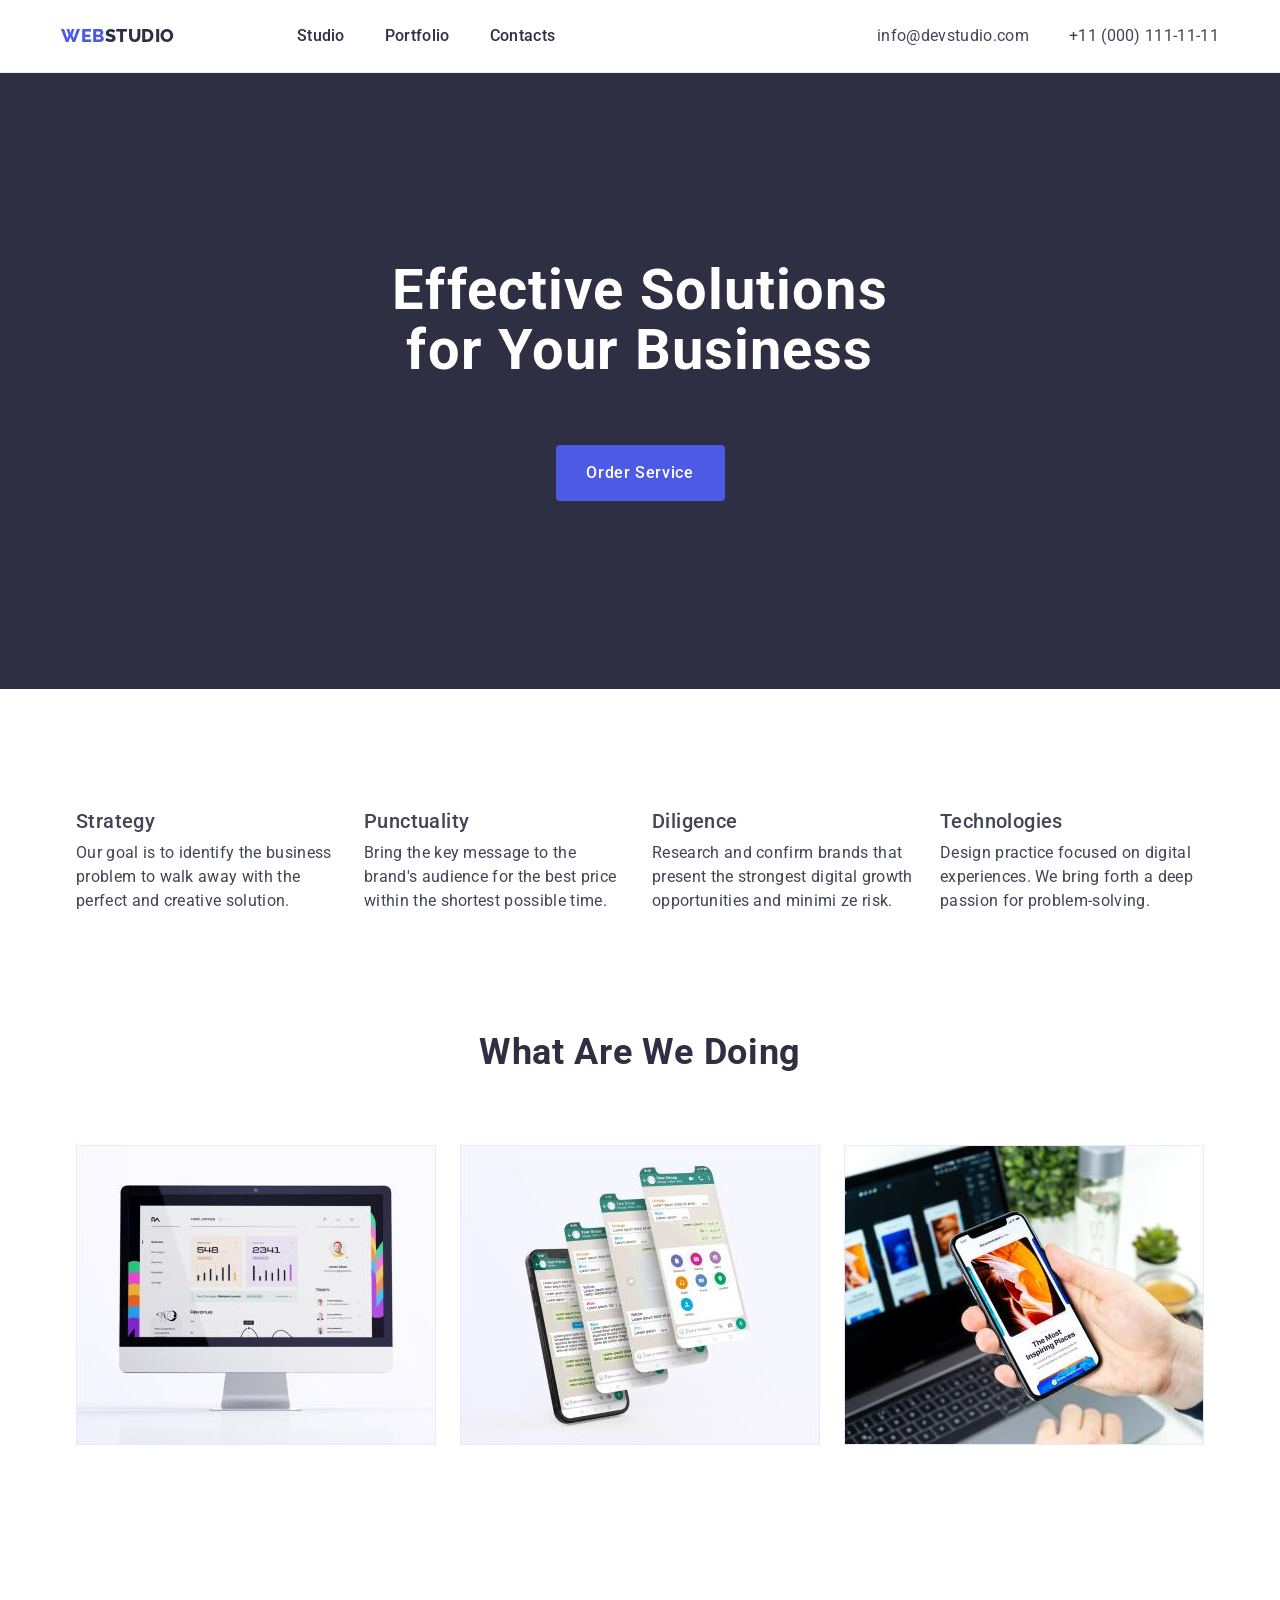
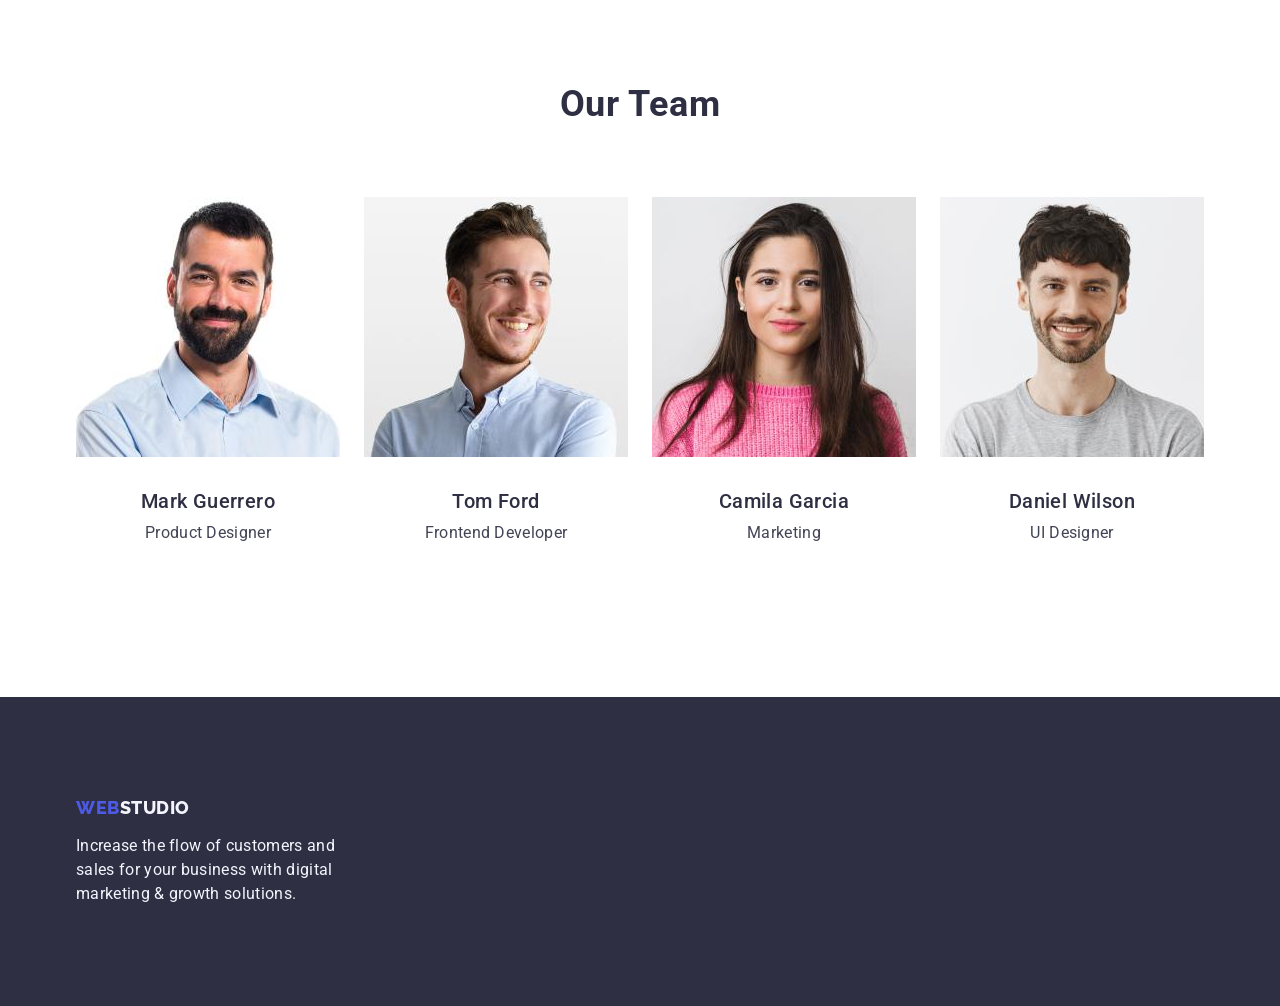
==== commit 28802e02: "hw3 06" ====
--- a/index.html
+++ b/index.html
@@ -68,7 +68,7 @@
 
         <section class="section-content">
           <div class="container">
-            <h2 hidden>Section</h2>
+            <h2 class="visually-hidden">Section</h2>
             <ul class="list section-content_list">
               <li class="section-content_main">
                 <h3 class="main-header">Strategy</h3>
@@ -133,7 +133,7 @@
 
         <section class="our-team">
           <div class="container">
-          <h2 class="main-header">Our Team</h2>
+          <h2 class="main-header_img">Our Team</h2>
             <ul class="list our-team_list">
               <li class="our-team_li">
                 <img src="./images/team-1.jpg" width="264" alt="Mark Guerrero" />
--- a/css/style.css
+++ b/css/style.css
@@ -17,11 +17,24 @@
   background-color: #ffffff;
 }
 
+.visually-hidden {
+    position: absolute;
+    width: 1px;
+    height: 1px;
+    margin: -1px;
+    border: 0;
+    padding: 0;
+    white-space: nowrap;
+    clip-path: inset(100%);
+    clip: rect(0 0 0 0);
+    overflow: hidden;
+  }
+
 .container {
-  width: 100%;
-  max-width: 1158px;
+  width: 1158px;
   margin: 0 auto;
-  padding: 0 15px;
+  padding-left: 15px;
+  padding-right: 15px;
 }
 
 p,
@@ -95,7 +108,6 @@
 .menu {
   display: flex;
   gap: 40px;
-  padding: 24px 0;
 }
 
 .nav-main_link {
@@ -104,6 +116,8 @@
   line-height: 1.5;
   letter-spacing: 0.02em;
   color: var(--dark);
+  padding-top: 24px;
+  padding-bottom: 24px;
 }
 
 .nav-main_link:hover,
@@ -148,6 +162,7 @@
   color: var(--white-background);
   max-width: 496px;
   margin: 0 auto;
+  padding-bottom: 64px;
 }
 
 .main-hero_btn {
@@ -197,6 +212,17 @@
   margin-bottom: 8px;
 }
 
+.main-text {
+  line-height: 1.5;
+  letter-spacing: 0.02em;
+}
+
+/********** SECTION-3 **********/
+
+.section-content_img {
+  padding-bottom: 120px;
+}
+
 .main-header_list {
   display: flex;
   gap: 24px;
@@ -206,9 +232,13 @@
   width: calc((100% - 48px) / 3);
 }
 
-.main-text {
-  line-height: 1.5;
-  letter-spacing: 0.02em;
+
+
+/********** SECTION-4 **********/
+
+.our-team {
+  padding-top: 120px;
+  padding-bottom: 120px;
 }
 
 .main-header_img {
@@ -219,13 +249,6 @@
   text-transform: capitalize;
   color: var(--dark);
   margin-bottom: 72px;
-}
-
-/********** SECTION-4 **********/
-
-.our-team {
-  padding-top: 120px;
-  padding-bottom: 120px;
 }
 
 .our-team_list {
@@ -293,16 +316,18 @@
   color: #f4f4fd;
 }
 
-/**----------PORTFOLIO----------**/
-
-.main {
+/**-------------------------------**/
+/**---------- PORTFOLIO ----------**/
+/**-------------------------------**/
+
+.portfolio-main {
   padding-top: 96px;
   padding-bottom: 120px;
 }
 
 .main-button_first {
   display: flex;
-  padding-bottom: 72px;
+  margin-bottom: 72px;
   align-items: center;
   justify-content: center;
   gap: 24px;
@@ -317,32 +342,33 @@
   color: var(--primary-brand);
   background-color: var(--light);
   cursor: pointer;
-  border-radius: 5px;
+  border-radius: 4px;
   padding: 12px 24px;
-  border: none;
+  border: 1px solid var(--accent);
 }
 
 .main-button:hover,
 .main-button:focus {
   color: #ffffff;
   background-color: #404bbf;
+  border: 1px solid transparent
 }
 
 .main-content {
   display: flex;
   flex-wrap: wrap;
   row-gap: 48px;
-  /*column-gap: 24px;*/
+  column-gap: 24px;
 }
 
 .item {
-  width: calc((100% - 20px) / 3);
+  width: calc((100% - 48px) / 3);
 }
 
 .section-border {
-  border: 1px solid #e5e5e5;
-  border-top: 0;
-  max-width: 360px;
+  padding: 32px 16px;
+  border: 1px solid #e7e9fc;
+  border-top: none;
 }
 
 .section-header {
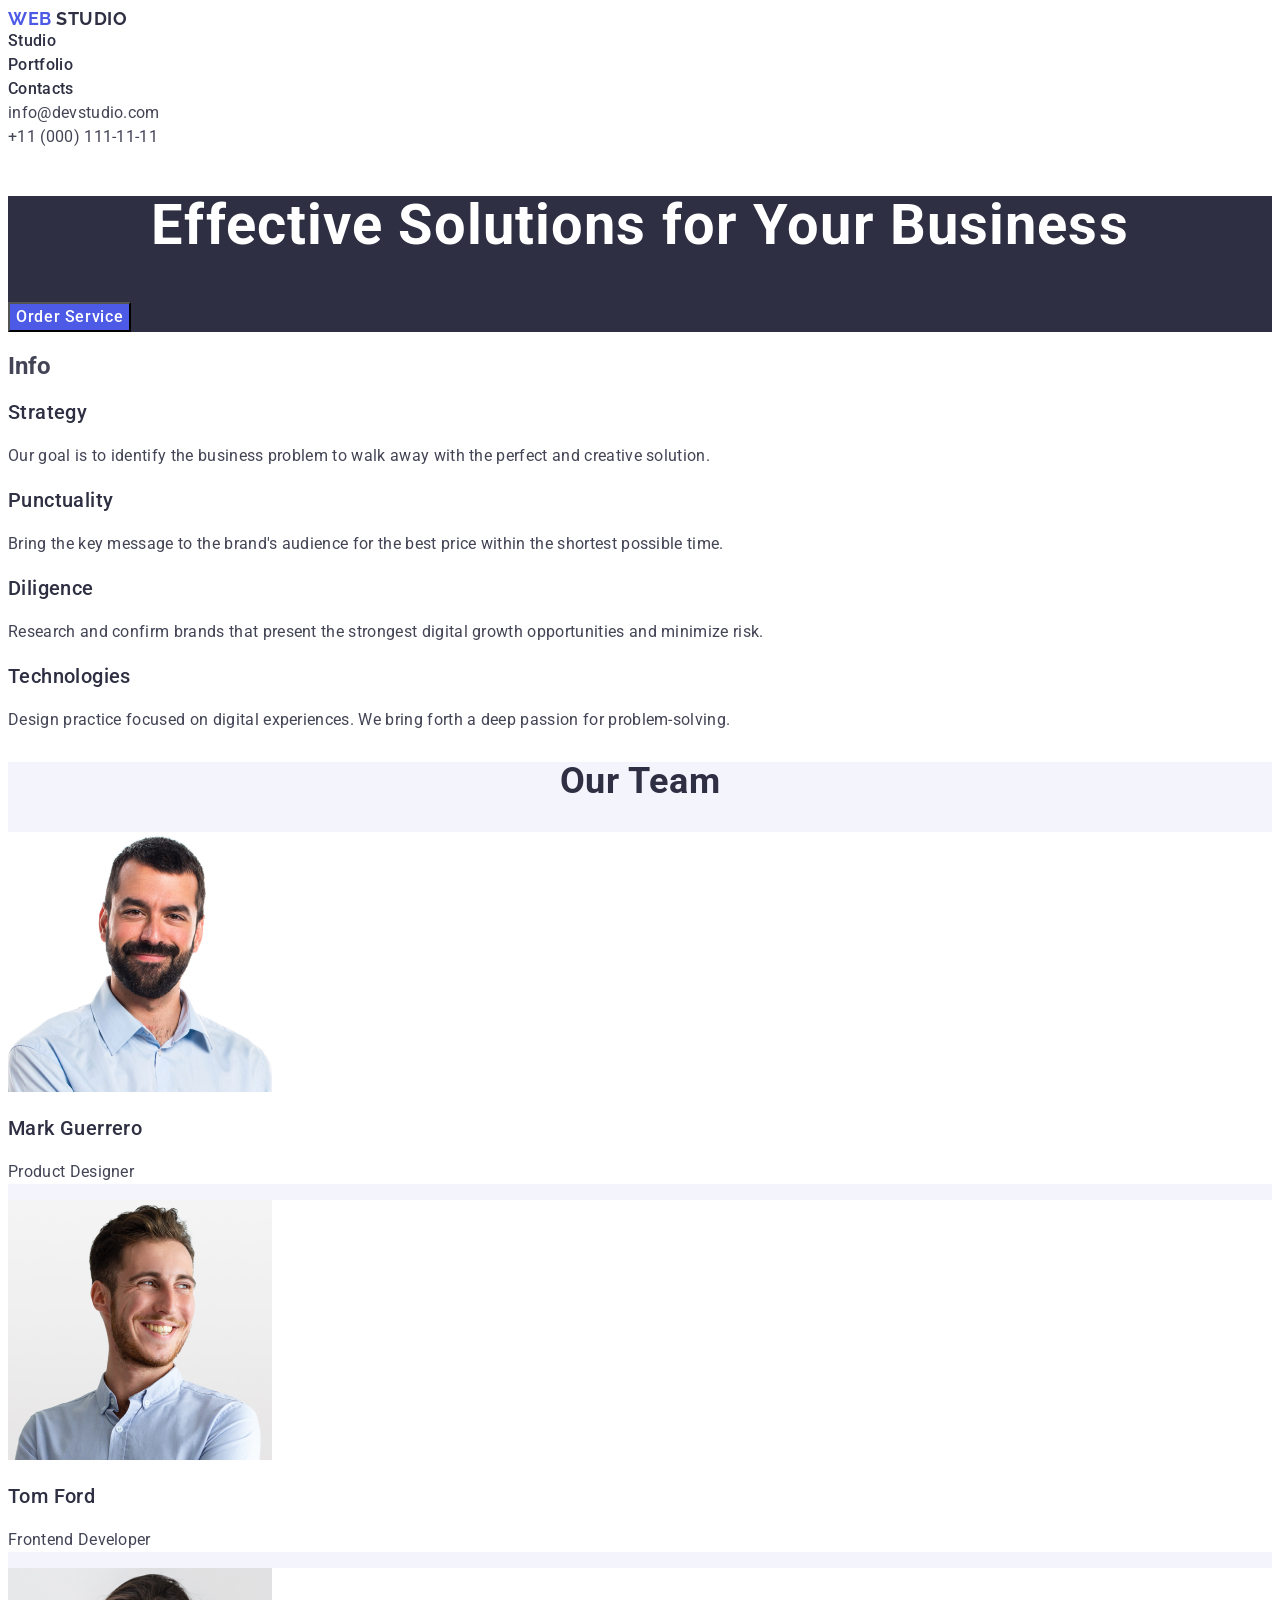
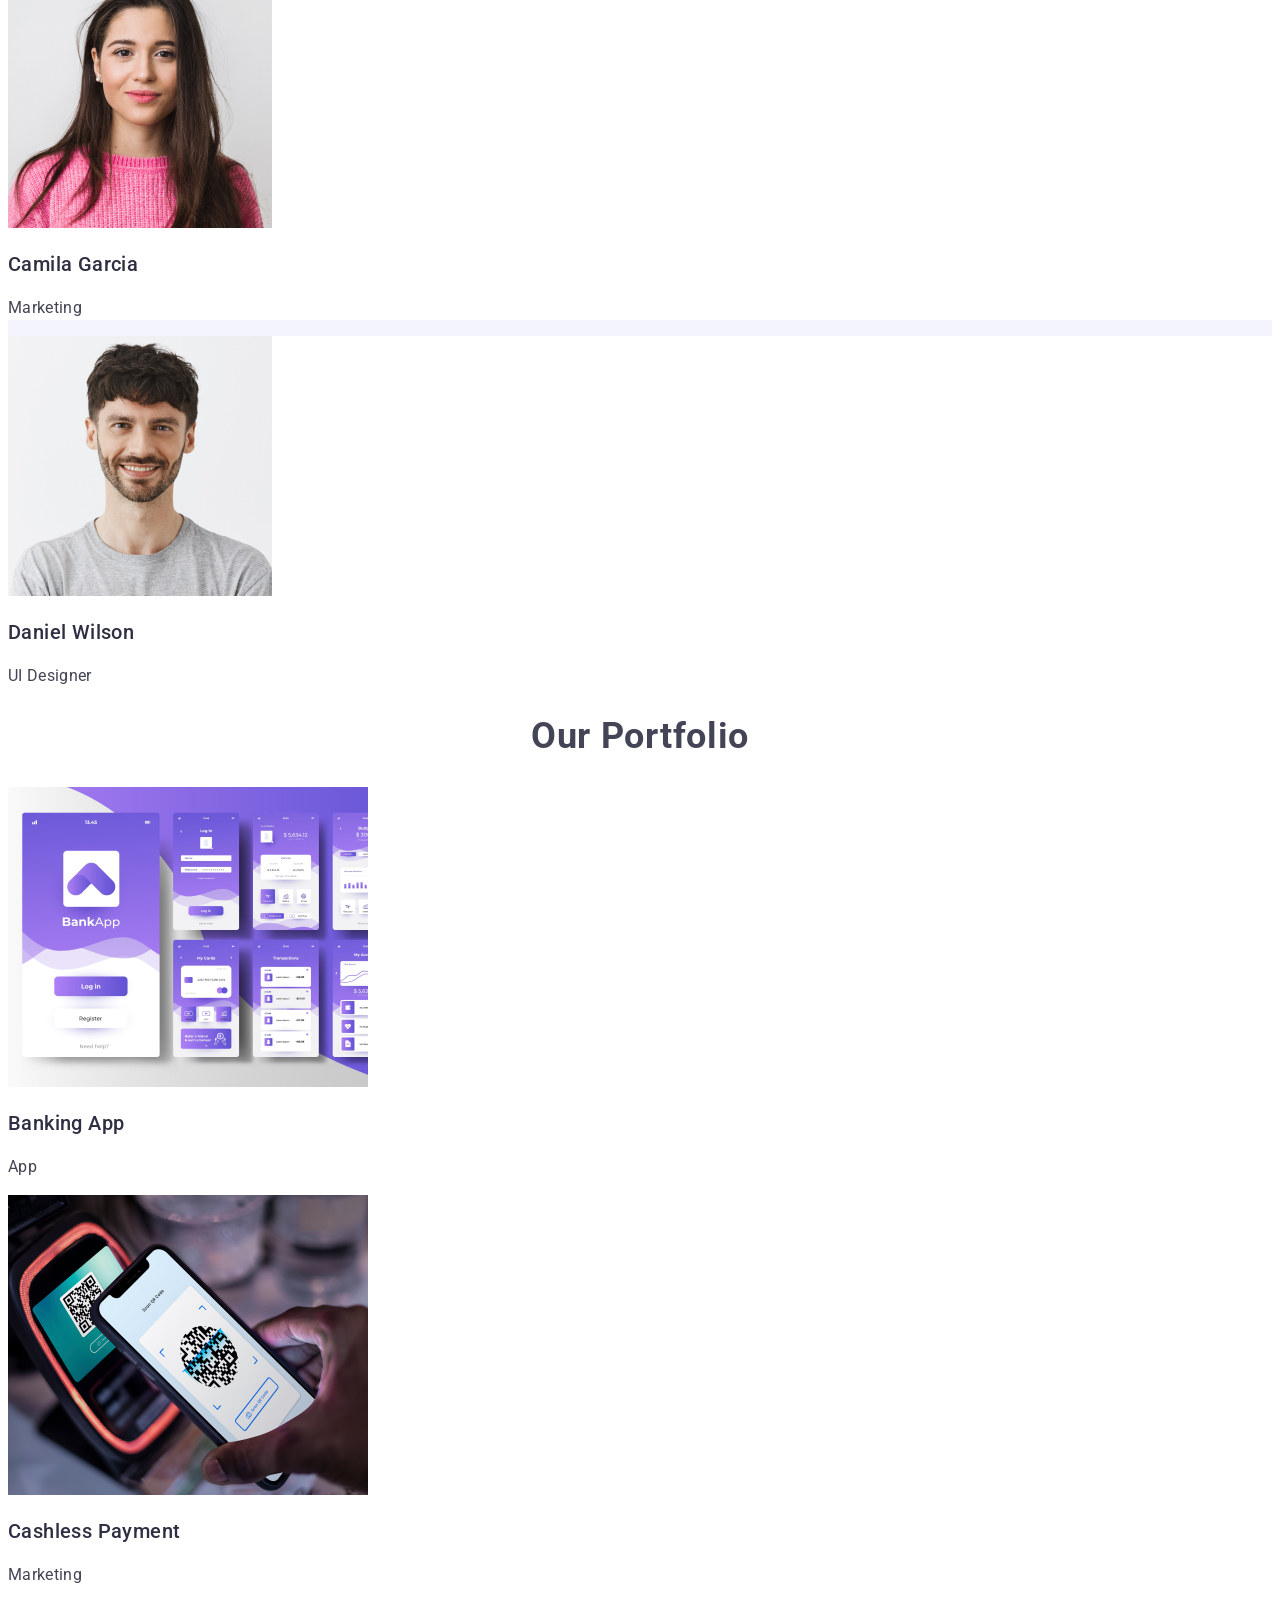
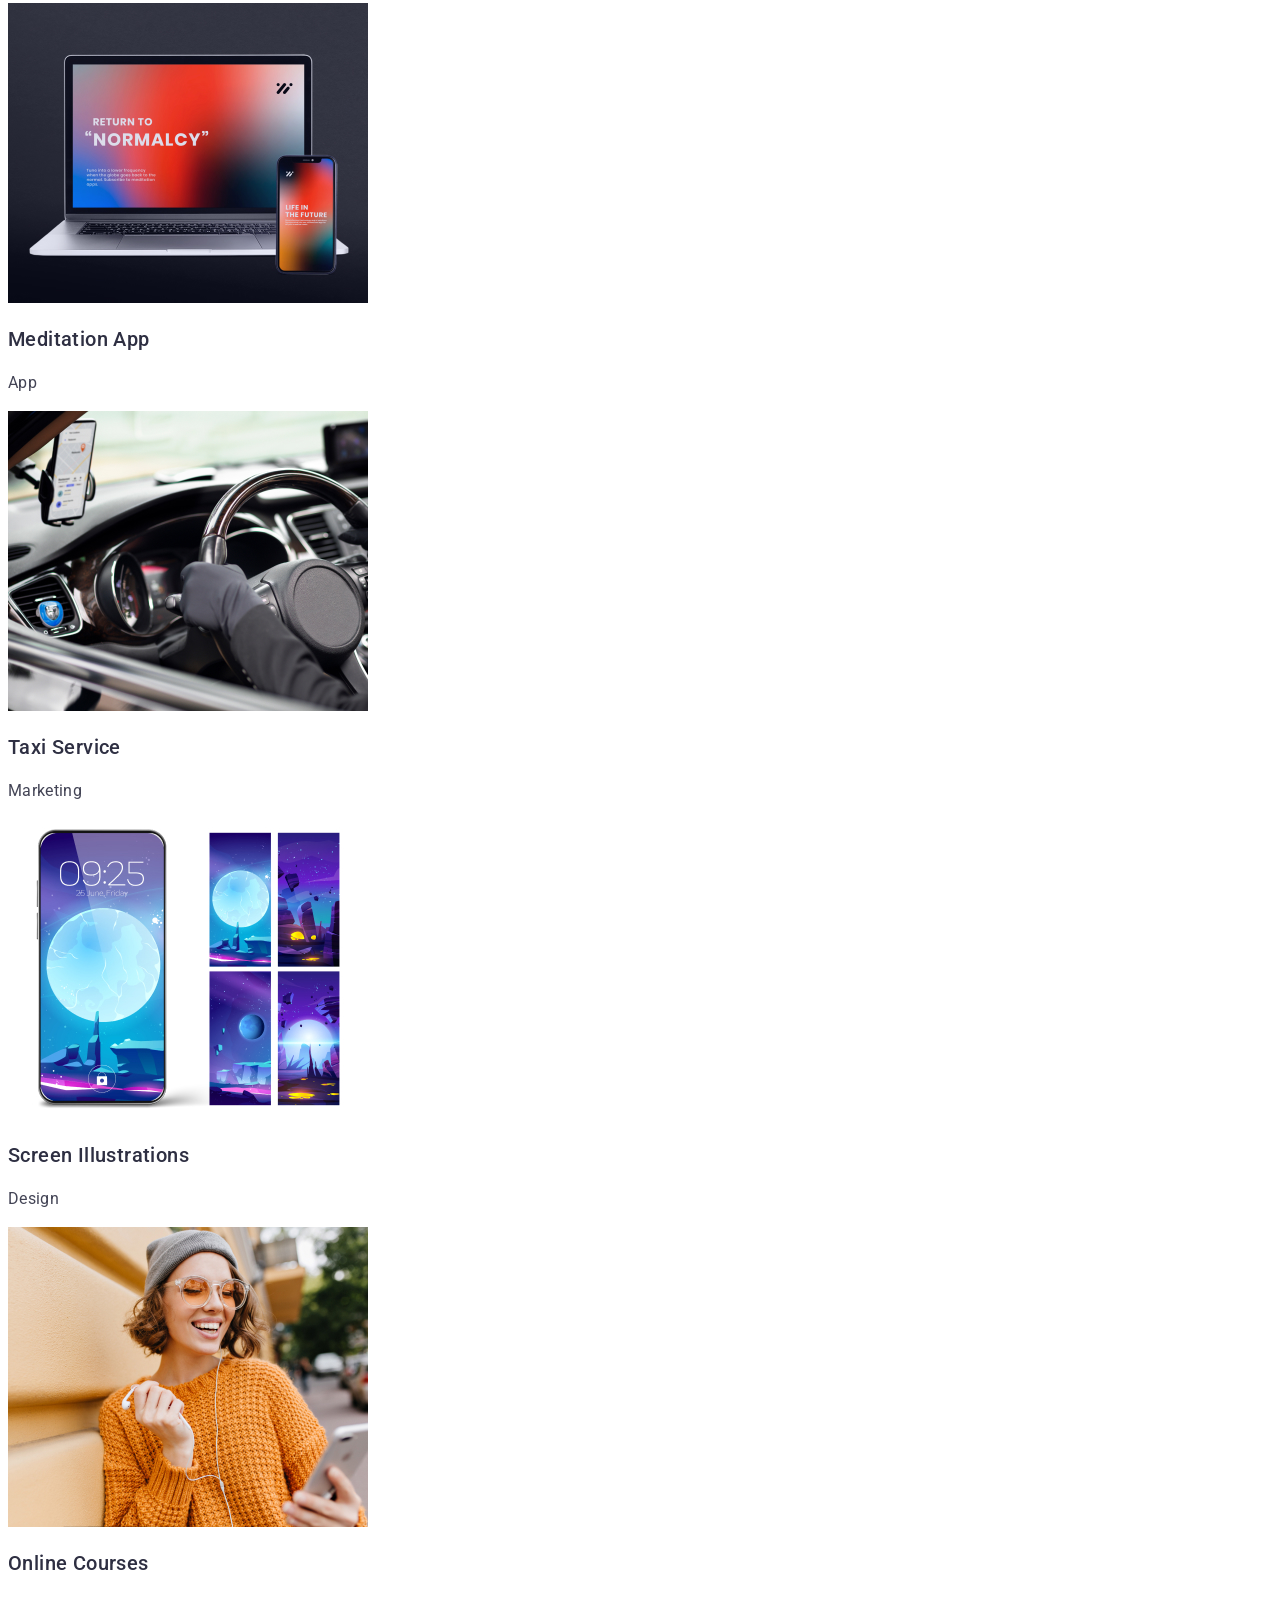
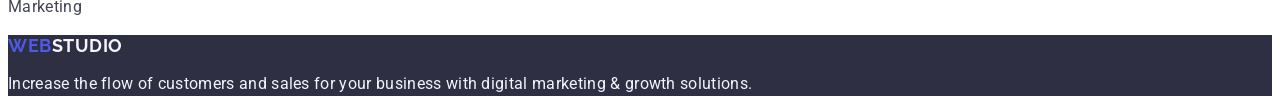
==== commit 431be251: "Initial commit" ====
--- a/index.html
+++ b/index.html
@@ -2,182 +2,193 @@
 <html lang="en">
   <head>
     <meta charset="UTF-8" />
-    <meta http-equiv="X-UA-Compatible" content="IE=edge" />
     <meta name="viewport" content="width=device-width, initial-scale=1.0" />
+    <title>Document</title>
     <link rel="preconnect" href="https://fonts.googleapis.com" />
     <link rel="preconnect" href="https://fonts.gstatic.com" crossorigin />
     <link
-      href="https://fonts.googleapis.com/css2?family=Raleway:wght@800&family=Roboto:wght@400;500;700;900&display=swap"
+      href="https://fonts.googleapis.com/css2?family=Raleway:wght@700&family=Roboto:wght@400;500;700&display=swap"
       rel="stylesheet"
     />
-    <link
-      rel="stylesheet"
-      href="https://cdnjs.cloudflare.com/ajax/libs/modern-normalize/2.0.0/modern-normalize.min.css"
-      integrity="sha512-4xo8blKMVCiXpTaLzQSLSw3KFOVPWhm/TRtuPVc4WG6kUgjH6J03IBuG7JZPkcWMxJ5huwaBpOpnwYElP/m6wg=="
-      crossorigin="anonymous"
-      referrerpolicy="no-referrer"
-    />
     <link rel="stylesheet" href="./css/style.css" />
-    <title>Document</title>
   </head>
   <body>
-    <header class="header">
-      <div class="header-menu container">
-        <nav class="navigation">
-          <a href="./index.html" class="logo link"
-            >Web<span class="logo-studio">Studio</span></a
-          >
-          <ul class="list menu">
-            <li class="nav-main">
-              <a href="./index.html" class="nav-main_link link">Studio</a>
-            </li>
-            <li class="nav-main">
-              <a href="./portfolio.html" class="nav-main_link link"
-                >Portfolio</a
-              >
-            </li>
-            <li class="nav-main">
-              <a href="" class="nav-main_link link">Contacts</a>
-            </li>
-          </ul>
-        </nav>
-        <address class="header-call">
-          <ul class="list menu-adress">
-            <li class="adress-info">
-              <a href="mailto:info@devstudio.com" class="adress-info_link link"
-                >info@devstudio.com</a
-              >
-            </li>
-            <li class="adress-info">
-              <a href="tel:+110001111111" class="adress-info_link link"
-                >+11 (000) 111-11-11</a
-              >
-            </li>
-          </ul>
-        </address>
-      </div>
+    <!--header-->
+    <header>
+      <nav>
+        <a href="./index.html" class="logo"
+          >Web <span class="logo-studio">Studio</span></a
+        >
+        <ul class="nav-list">
+          <li><a href="./index.html" class="nav-list_link">Studio</a></li>
+          <li><a href="" class="nav-list_link">Portfolio</a></li>
+          <li><a href="" class="nav-list_link">Contacts</a></li>
+        </ul>
+      </nav>
+      <address class="header-call">
+        <ul class="address-info">
+          <li>
+            <a href="mailto:info@devstudio.com" class="address-info_link"
+              >info@devstudio.com</a
+            >
+          </li>
+          <li>
+            <a href="tel:+110001111111" class="address-info_link"
+              >+11 (000) 111-11-11</a
+            >
+          </li>
+        </ul>
+      </address>
     </header>
-
-    <main class="index-main">
-        <section class="main-hero">
-          <div class="container">
-            <h1 class="main-hero_text">Effective Solutions for Your Business</h1>
-            <button class="main-hero_btn" type="button">Order Service</button>
-          </div>
-        </section>
-
-        <section class="section-content">
-          <div class="container">
-            <h2 class="visually-hidden">Section</h2>
-            <ul class="list section-content_list">
-              <li class="section-content_main">
-                <h3 class="main-header">Strategy</h3>
-                <p class="main-text">
-                  Our goal is to identify the business problem to walk away with
-                  the perfect and creative solution.
-                </p>
-              </li>
-              <li class="section-content_main">
-                <h3 class="main-header">Punctuality</h3>
-                <p class="main-text">
-                  Bring the key message to the brand's audience for the best price
-                  within the shortest possible time.
-                </p>
-              </li>
-              <li class="section-content_main">
-                <h3 class="main-header">Diligence</h3>
-                <p class="main-text">
-                  Research and confirm brands that present the strongest digital
-                  growth opportunities and minimi ze risk.
-                </p>
-              </li>
-              <li class="section-content_main">
-                <h3 class="main-header">Technologies</h3>
-                <p class="main-text">
-                  Design practice focused on digital experiences. We bring forth a
-                  deep passion for problem-solving.
-                </p>
-              </li>
-            </ul>
-          </div>
-        </section>
-
-        <section class="section-content_img">
-          <div class="container">
-          <h2 class="main-header_img">What are we doing</h2>
-          <ul class="list main-header_list">
-            <li class="img-content">
-              <img
-                src="./images/doing-1.jpg"
-                width="360"
-                alt="computer photo"
-              />
-            </li>
-            <li class="img-content">
-              <img
-                src="./images/doing-2.jpg"
-                width="360"
-                alt="telephone photo"
-              />
-            </li>
-            <li class="img-content">
-              <img
-                src="./images/doing-3.jpg"
-                width="360"
-                alt="notebook photo"
-              />
-            </li>
-          </ul>
-        </div>
-        </section>
-
-        <section class="our-team">
-          <div class="container">
-          <h2 class="main-header_img">Our Team</h2>
-            <ul class="list our-team_list">
-              <li class="our-team_li">
-                <img src="./images/team-1.jpg" width="264" alt="Mark Guerrero" />
-                <div class="our-team_info">                
-                  <h3 class="our-team_header">Mark Guerrero</h3>
-                  <p class="our-team_par">Product Designer</p>
-                </div> 
-              </li>
-              <li class="our-team_li">
-                <img src="./images/team-2.jpg" width="264" alt="Tom Ford" />
-                <div class="our-team_info">                 
-                  <h3 class="our-team_header">Tom Ford</h3>
-                  <p class="our-team_par">Frontend Developer</p>
-                </div>
-              </li>
-              <li class="our-team_li">
-                <img src="./images/team-3.jpg" width="264" alt="Camila Garcia" />
-                <div class="our-team_info">                 
-                  <h3 class="our-team_header">Camila Garcia</h3>
-                  <p class="our-team_par">Marketing</p>
-                </div>
-              </li>
-              <li class="our-team_li">
-                <img src="./images/team-4.jpg" width="264" alt="Daniel Wilson" />
-                <div class="our-team_info">                 
-                  <h3 class="our-team_header">Daniel Wilson</h3>
-                  <p class="our-team_par">UI Designer</p>
-                </div> 
-              </li>
-            </ul>
-          </div>
-        </section>
+    <!--main-->
+    <main>
+      <section class="main-hero">
+        <h1 class="main-hero_text">Effective Solutions for Your Business</h1>
+        <button type="button" class="main-hero_btn">Order Service</button>
+      </section>
+      <section class="info">
+        <h2>Info</h2>
+        <ul class="info-main">
+          <li class="info-main_link">
+            <h3 class="info-main_par">Strategy</h3>
+            <p class="info-main_text">
+              Our goal is to identify the business problem to walk away with the
+              perfect and creative solution.
+            </p>
+          </li>
+          <li class="info-main_link">
+            <h3 class="info-main_par">Punctuality</h3>
+            <p class="info-main_text">
+              Bring the key message to the brand's audience for the best price
+              within the shortest possible time.
+            </p>
+          </li>
+          <li class="info-main_link">
+            <h3 class="info-main_par">Diligence</h3>
+            <p class="info-main_text">
+              Research and confirm brands that present the strongest digital
+              growth opportunities and minimize risk.
+            </p>
+          </li>
+          <li class="info-main_link">
+            <h3 class="info-main_par">Technologies</h3>
+            <p class="info-main_text">
+              Design practice focused on digital experiences. We bring forth a
+              deep passion for problem-solving.
+            </p>
+          </li>
+        </ul>
+      </section>
+      <section class="team">
+        <h2 class="team-title">Our Team</h2>
+        <ul class="team-main">
+          <li class="team-main_link">
+            <img
+              src="./images/team-1.jpg"
+              class="team-main_logo"
+              width="264"
+              alt="Mark Guerrero"
+            />
+            <h3 class="team-main_title">Mark Guerrero</h3>
+            <p class="team-main_text">Product Designer</p>
+          </li>
+          <li class="team-main_link">
+            <img
+              src="./images/team-2.jpg"
+              class="team-main_logo"
+              alt="Tom Ford"
+              width="264"
+            />
+            <h3 class="team-main_title">Tom Ford</h3>
+            <p class="team-main_text">Frontend Developer</p>
+          </li>
+          <li class="team-main_link">
+            <img
+              src="./images/team-3.jpg"
+              class="team-main_logo"
+              alt="Camila Garcia"
+              width="264"
+            />
+            <h3 class="team-main_title">Camila Garcia</h3>
+            <p class="team-main_text">Marketing</p>
+          </li>
+          <li class="team-main_link">
+            <img
+              src="./images/team-4.jpg"
+              class="team-main_logo"
+              alt="Daniel Wilson"
+              width="264"
+            />
+            <h3 class="team-main_title">Daniel Wilson</h3>
+            <p class="team-main_text">UI Designer</p>
+          </li>
+        </ul>
+      </section>
+      <section>
+        <h2 class="portfolio-title">Our Portfolio</h2>
+        <ul class="portfolio-main">
+          <li class="portfolio-main_link">
+            <img src="./images/portfolio-1.jpg" alt="Banking App" width="360" />
+            <h3 class="portfolio-main_title">Banking App</h3>
+            <p class="portfolio-main_text">App</p>
+          </li>
+          <li class="portfolio-main_link">
+            <img
+              src="./images/portfolio-2.jpg"
+              alt="Cashless Payment"
+              width="360"
+            />
+            <h3 class="portfolio-main_title">Cashless Payment</h3>
+            <p class="portfolio-main_text">Marketing</p>
+          </li>
+          <li class="portfolio-main_link">
+            <img
+              src="./images/portfolio-3.jpg"
+              alt="Meditation App"
+              width="360"
+            />
+            <h3 class="portfolio-main_title">Meditation App</h3>
+            <p class="portfolio-main_text">App</p>
+          </li>
+          <li class="portfolio-main_link">
+            <img
+              src="./images/portfolio-4.jpg"
+              alt="Taxi Service"
+              width="360"
+            />
+            <h3 class="portfolio-main_title">Taxi Service</h3>
+            <p class="portfolio-main_text">Marketing</p>
+          </li>
+          <li class="portfolio-main_link">
+            <img
+              src="./images/portfolio-5.jpg"
+              alt="Screen Illustrations"
+              width="360"
+            />
+            <h3 class="portfolio-main_title">Screen Illustrations</h3>
+            <p class="portfolio-main_text">Design</p>
+          </li>
+          <li class="portfolio-main_link">
+            <img
+              src="./images/portfolio-6.jpg"
+              alt="Online Courses"
+              width="360"
+            />
+            <h3 class="portfolio-main_title">Online Courses</h3>
+            <p class="portfolio-main_text">Marketing</p>
+          </li>
+        </ul>
+      </section>
     </main>
-
-    <footer class="footer-info">
-      <div class="container">
-        <a href="./index.html" class="logo-footer link"
-          >Web<span class="logo-studio footer-color">Studio</span></a
-        >
-        <p class="footer-text">
-          Increase the flow of customers and sales for your business with digital
-          marketing & growth solutions.
-        </p>
-    </div>
+    <!--footer-->
+    <footer class="footer-main">
+      <a href="./index.html" class="logo"
+        >Web<span class="footer-logo_studio">Studio</span></a
+      >
+      <p class="footer-text">
+        Increase the flow of customers and sales for your business with digital
+        marketing & growth solutions.
+      </p>
     </footer>
   </body>
 </html>
--- a/css/style.css
+++ b/css/style.css
@@ -1,59 +1,11 @@
-:root {
-  --primary-brand: #4d5ae5;
-  --pressed-state: #404bbf;
-  --dark: #2e2f42;
-  --success: #31d0aa;
-  --text: #434455;
-  --subtle-text: #8e8f99;
-  --accent: #e7e9fc;
-  --light: #f4f4fd;
-  --white-background: #ffffff;
-  --modal-background: #fcfcfc;
-}
-
 body {
   font-family: "Roboto", sans-serif;
   color: #434455;
-  background-color: #ffffff;
-}
-
-.visually-hidden {
-    position: absolute;
-    width: 1px;
-    height: 1px;
-    margin: -1px;
-    border: 0;
-    padding: 0;
-    white-space: nowrap;
-    clip-path: inset(100%);
-    clip: rect(0 0 0 0);
-    overflow: hidden;
-  }
-
-.container {
-  width: 1158px;
-  margin: 0 auto;
-  padding-left: 15px;
-  padding-right: 15px;
-}
-
-p,
-h1,
-h2,
-h3,
-h4,
-h5,
-h6 {
-  margin-top: 0;
-  margin-bottom: 0;
+  background-color: #fff;
 }
 
 a {
   text-decoration: none;
-}
-
-img {
-  display: block;
 }
 
 ul,
@@ -64,64 +16,36 @@
   margin-bottom: 0;
 }
 
-.link {
-  text-decoration: none;
-}
-
-.list {
-  list-style: none;
-}
-
-/**********Header**********/
-
-.header {
-  border-bottom: 1px solid #e7e9fc;
-}
+/**********HEADER**********/
 
 .logo {
   font-family: "Raleway", sans-serif;
-  font-weight: 800;
+  color: #4d5ae5;
   font-size: 18px;
+  font-weight: 700;
   line-height: 1.17;
   letter-spacing: 0.03em;
   text-transform: uppercase;
-  color: var(--primary-brand);
-  margin-right: 76px;
 }
 
 .logo-studio {
   color: #2e2f42;
-  padding-right: 46px;
 }
 
-.header-menu {
-  display: flex;
-  justify-content: space-between;
-  padding: 24px 0;
+.nav-list {
+  list-style: none;
 }
 
-.navigation {
-  display: flex;
-  align-items: center;
+.nav-list_link {
+  font-size: 16px;
+  font-weight: 500;
+  line-height: 24px;
+  letter-spacing: 0.32px;
+  color: #2e2f42;
 }
 
-.menu {
-  display: flex;
-  gap: 40px;
-}
-
-.nav-main_link {
-  font-weight: 500;
-  font-size: 16px;
-  line-height: 1.5;
-  letter-spacing: 0.02em;
-  color: var(--dark);
-  padding-top: 24px;
-  padding-bottom: 24px;
-}
-
-.nav-main_link:hover,
-.nav-main_link:focus {
+.nav-list_link:hover,
+.nav-list_link:focus {
   color: #404bbf;
 }
 
@@ -129,288 +53,138 @@
   font-style: normal;
 }
 
-.menu-adress {
-  display: flex;
-  align-items: center;
-  gap: 40px;
+.address-info_link {
+  line-height: 1.5;
+  letter-spacing: 0.02em;
+  color: #434455;
 }
 
-.adress-info_link {
-  line-height: 1.5;
-  letter-spacing: 0.02em;
-  color: var(--text);
-}
-
-.adress-info_link:hover,
-.adress-info_link:focus {
+.address-info_link:hover,
+.address-info_link:focus {
   color: #404bbf;
 }
 
-/**********Main**********/
+/**********MAIN**********/
 
 .main-hero {
-  background-color: var(--dark);
-  text-align: center;
-  padding: 188px 0;
+  background-color: #2e2f42;
 }
 
 .main-hero_text {
+  color: #fff;
+  text-align: center;
   font-size: 56px;
+  font-weight: 700;
   line-height: 1.07;
-  text-align: center;
   letter-spacing: 0.02em;
-  color: var(--white-background);
-  max-width: 496px;
-  margin: 0 auto;
-  padding-bottom: 64px;
 }
 
 .main-hero_btn {
-  background-color: var(--primary-brand);
   font-family: "Roboto", sans-serif;
+  background-color: #4d5ae5;
+  color: #fff;
+  font-size: 16px;
   font-weight: 500;
-  font-size: 16px;
   line-height: 1.5;
   letter-spacing: 0.04em;
-  color: var(--white-background);
   cursor: pointer;
-  display: block;
-  min-width: 169px;
-  height: 56px;
-  border: none;
-  border-radius: 4px;
-  margin: 0 auto;
 }
 
-.main-hero_btn:hover {
-  background-color: var(--pressed-state);
+.main-hero_btn:hover,
+.main-hero_btn:focus {
+  background-color: #404bbf;
 }
 
-.main-hero_btn:focus {
-  background-color: var(--pressed-state);
-}
-
-.section-content {
-  padding: 120px 0;
-}
-
-.section-content_list {
-  display: flex;
-  gap: 24px;
-}
-
-.section-content_main {
-  width: calc((100% - 72px) / 4);
-}
-
-.main-header {
+.info-main_par {
   font-weight: 500;
   font-size: 20px;
   line-height: 1.2;
   letter-spacing: 0.02em;
-  color: var(--modal-overlay);
-  margin-bottom: 8px;
+  color: #2e2f42;
 }
 
-.main-text {
-  line-height: 1.5;
-  letter-spacing: 0.02em;
+.info-main_text {
+  color: #434455;
+  line-height: 24px;
+  letter-spacing: 0.32px;
 }
 
-/********** SECTION-3 **********/
+/**********Section3-OurTeam**********/
 
-.section-content_img {
-  padding-bottom: 120px;
+.team {
+  background-color: #f4f4fd;
 }
 
-.main-header_list {
-  display: flex;
-  gap: 24px;
+.team-title {
+  text-align: center;
+  text-transform: capitalize;
+  font-weight: 700;
+  font-size: 36px;
+  line-height: 1.11;
+  letter-spacing: 0.02em;
+  color: #2e2f42;
 }
 
-.img-content {
-  width: calc((100% - 48px) / 3);
-}
-
-
-
-/********** SECTION-4 **********/
-
-.our-team {
-  padding-top: 120px;
-  padding-bottom: 120px;
-}
-
-.main-header_img {
-  font-size: 36px;
-  line-height: 1.11;
-  text-align: center;
-  letter-spacing: 0.02em;
-  text-transform: capitalize;
-  color: var(--dark);
-  margin-bottom: 72px;
-}
-
-.our-team_list {
-  display: flex;
-  gap: 24px;
-}
-
-.our-team_info {
-  padding: 32px 16px;
+.team-main_link {
   background-color: #fff;
 }
 
-.our-team_header {
+.team-main_title {
+  color: #2e2f42;
+  font-size: 20px;
   font-weight: 500;
-  font-size: 20px;
-  line-height: 1.2;
-  letter-spacing: 0.02em;
-  color: var(--dark);
-  text-align: center;
-  margin-bottom: 8px;
+  line-height: 24px;
+  letter-spacing: 0.4px;
 }
 
-.our-team_li {
-  background-color: #fff;
-  width: calc((100% - 72px) / 4);
-  border-radius: 0px 0px 4px 4px;
+.team-main_text {
+  color: #434455;
+  font-size: 16px;
+  font-weight: 400;
+  line-height: 24px;
+  letter-spacing: 0.32px;
 }
 
-.our-team_par {
-  font-size: 16px;
-  line-height: 1.5;
+/**********Section4-Portfolio**********/
+
+.portfolio-title {
+  text-align: center;
+  text-transform: capitalize;
+  font-size: 36px;
+  font-weight: 700;
+  line-height: 1.11;
   letter-spacing: 0.02em;
-  color: var(--text);
-  text-align: center;
+  text-transform: capitalize;
 }
 
-/********** FOOTER **********/
-
-.logo-footer {
-  font-family: "Raleway", sans-serif;
-  font-weight: 800;
-  font-size: 18px;
-  line-height: 1.17;
-  letter-spacing: 0.03em;
-  text-transform: uppercase;
-  color: var(--primary-brand);
-  margin-right: 76px;
-  display: inline-block;
-  margin-bottom: 16px;
+.portfolio-main_title {
+  color: #2e2f42;
+  font-size: 20px;
+  font-weight: 500;
+  line-height: 24px;
+  letter-spacing: 0.4px;
 }
 
-.footer-info {
+.portfolio-main_text {
+  color: #434455;
+  font-size: 16px;
+  line-height: 24px;
+  letter-spacing: 0.32px;
+}
+
+/**********FOOTER**********/
+
+.footer-main {
   background-color: #2e2f42;
-  padding: 100px 0;
+}
+
+.footer-logo_studio {
+  color: #f4f4fd;
 }
 
 .footer-text {
-  line-height: 1.5;
-  color: var(--light);
-  letter-spacing: 0.02em;
-  max-width: 264px;
+  color: #f4f4fd;
+  font-size: 16px;
+  line-height: 24px;
+  letter-spacing: 0.32px;
 }
-
-.footer-color {
-  color: #f4f4fd;
-}
-
-/**-------------------------------**/
-/**---------- PORTFOLIO ----------**/
-/**-------------------------------**/
-
-.portfolio-main {
-  padding-top: 96px;
-  padding-bottom: 120px;
-}
-
-.main-button_first {
-  display: flex;
-  margin-bottom: 72px;
-  align-items: center;
-  justify-content: center;
-  gap: 24px;
-}
-
-.main-button {
-  font-family: "Roboto", sans-serif;
-  font-weight: 500;
-  font-size: 16px;
-  line-height: 1.5;
-  letter-spacing: 0.04em;
-  color: var(--primary-brand);
-  background-color: var(--light);
-  cursor: pointer;
-  border-radius: 4px;
-  padding: 12px 24px;
-  border: 1px solid var(--accent);
-}
-
-.main-button:hover,
-.main-button:focus {
-  color: #ffffff;
-  background-color: #404bbf;
-  border: 1px solid transparent
-}
-
-.main-content {
-  display: flex;
-  flex-wrap: wrap;
-  row-gap: 48px;
-  column-gap: 24px;
-}
-
-.item {
-  width: calc((100% - 48px) / 3);
-}
-
-.section-border {
-  padding: 32px 16px;
-  border: 1px solid #e7e9fc;
-  border-top: none;
-}
-
-.section-header {
-  font-weight: 500;
-  font-size: 20px;
-  line-height: 1.2;
-  letter-spacing: 0.02em;
-  color: var(--dark);
-  padding: 32px 0 0 16px;
-}
-
-.section-par {
-  font-size: 16px;
-  line-height: 1.5;
-  letter-spacing: 0.02em;
-  color: var(--text);
-  padding: 8px 0 32px 16px;
-}
-
-/**********footer**********/
-
-.footer {
-  background-color: var(--dark);
-  padding: 100px 0px;
-}
-
-.footer-logo {
-  font-family: "Raleway", sans-serif;
-  font-weight: 800;
-  font-size: 18px;
-  line-height: 1.17;
-  letter-spacing: 0.03em;
-  text-transform: uppercase;
-  color: var(--primary-brand);
-}
-
-.footer-color {
-  color: #f4f4fd;
-}
-
-.footer-par {
-  color: var(--light);
-  width: 264px;
-  padding-top: 16px;
-}
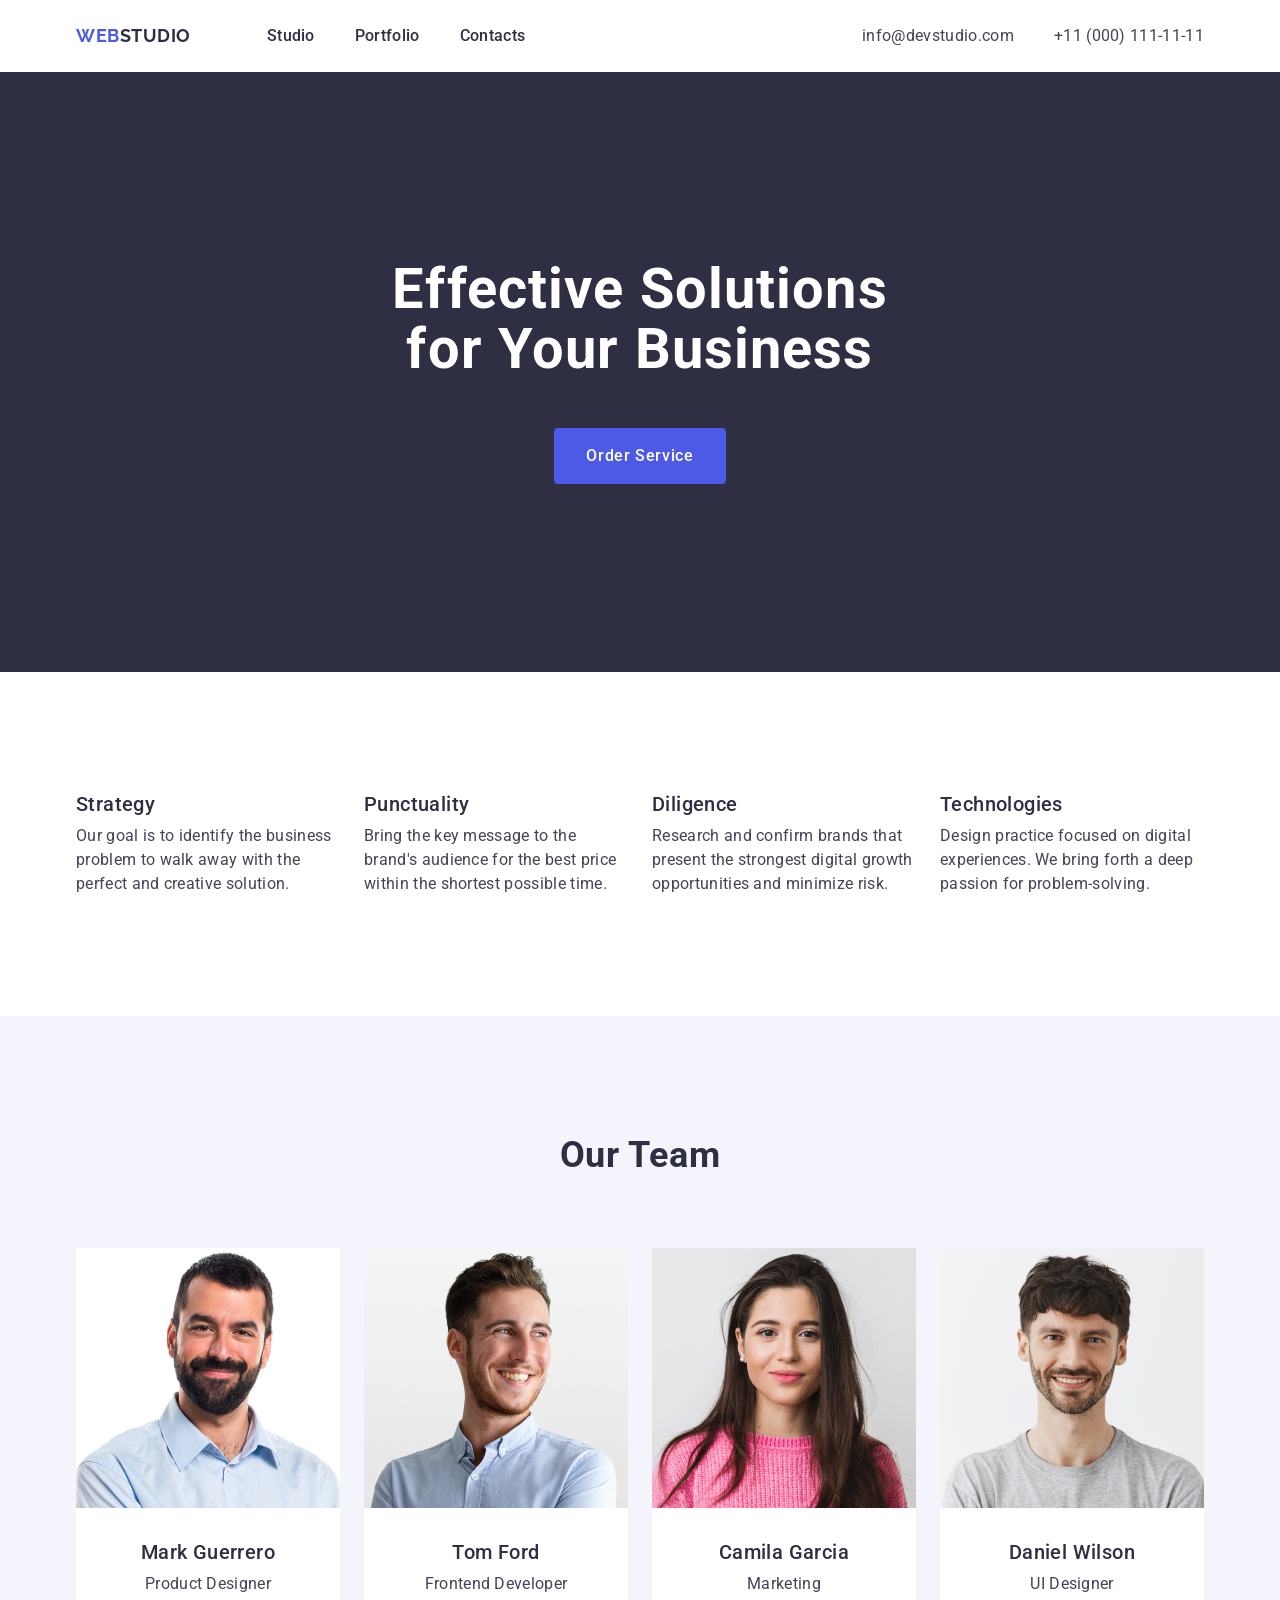
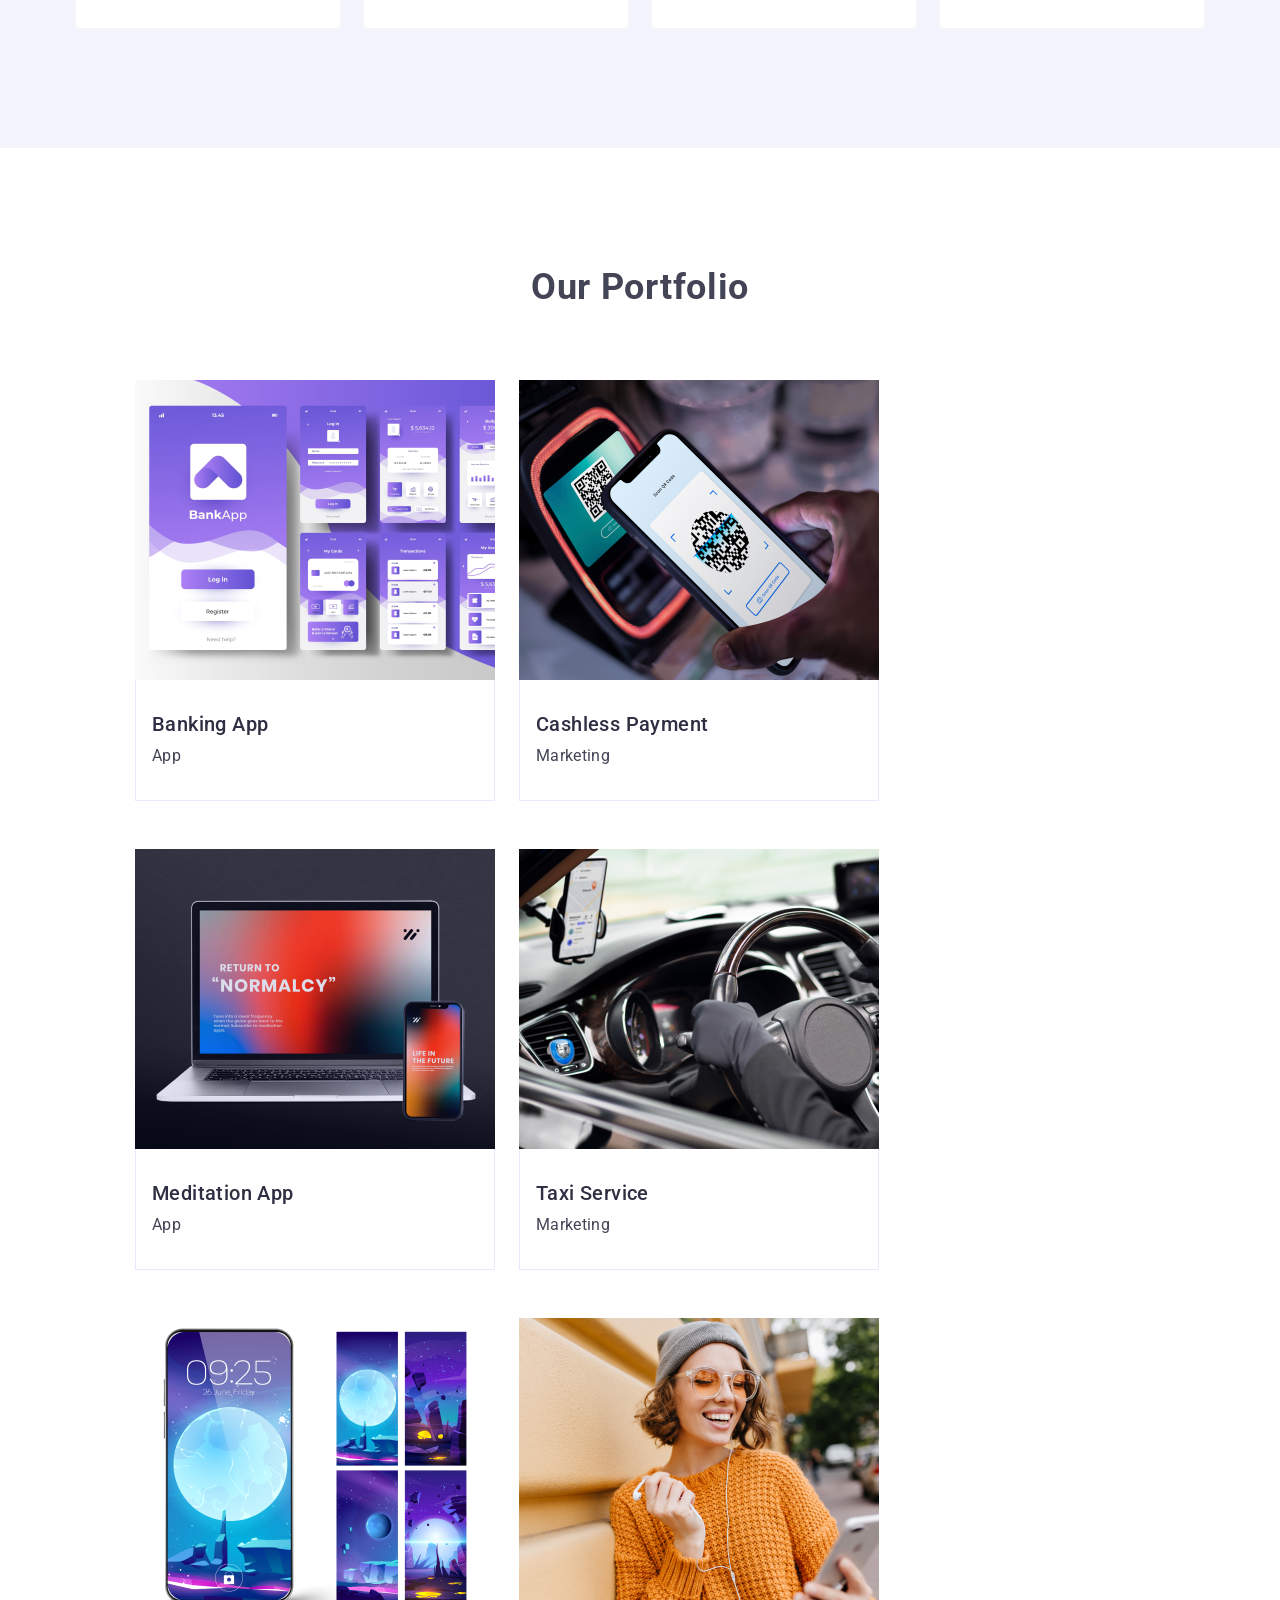
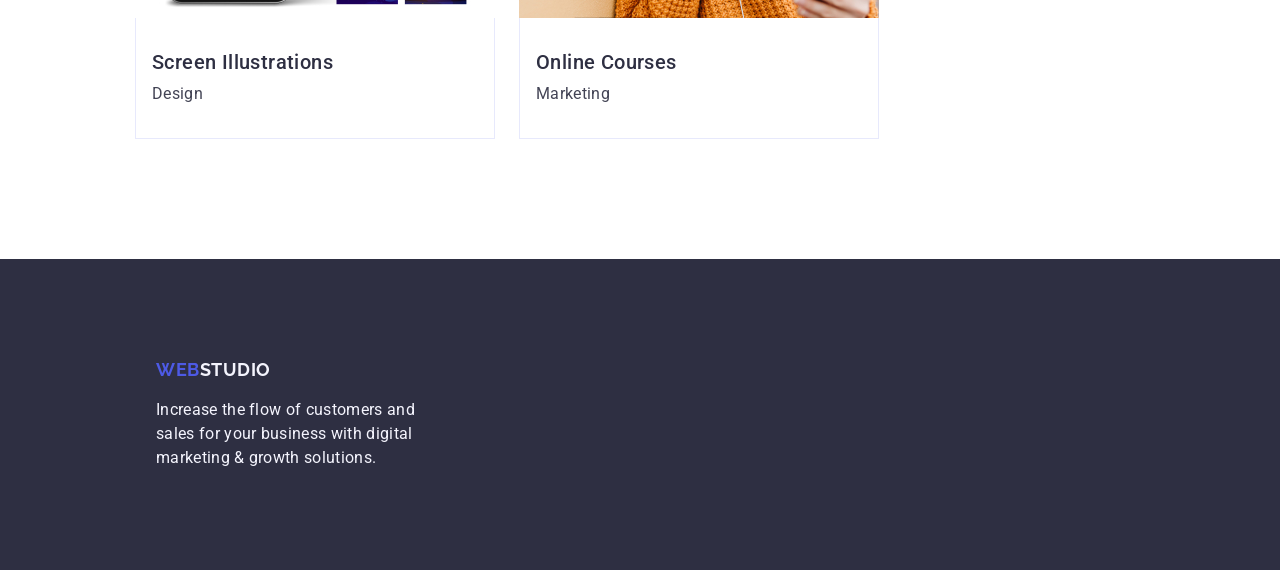
==== commit c473cd9f: "Update 1" ====
--- a/index.html
+++ b/index.html
@@ -10,176 +10,222 @@
       href="https://fonts.googleapis.com/css2?family=Raleway:wght@700&family=Roboto:wght@400;500;700&display=swap"
       rel="stylesheet"
     />
+    <link
+      rel="stylesheet"
+      href="https://cdnjs.cloudflare.com/ajax/libs/modern-normalize/2.0.0/modern-normalize.min.css"
+      integrity="sha512-4xo8blKMVCiXpTaLzQSLSw3KFOVPWhm/TRtuPVc4WG6kUgjH6J03IBuG7JZPkcWMxJ5huwaBpOpnwYElP/m6wg=="
+      crossorigin="anonymous"
+      referrerpolicy="no-referrer"
+    />
     <link rel="stylesheet" href="./css/style.css" />
   </head>
   <body>
     <!--header-->
     <header>
-      <nav>
-        <a href="./index.html" class="logo"
-          >Web <span class="logo-studio">Studio</span></a
-        >
-        <ul class="nav-list">
-          <li><a href="./index.html" class="nav-list_link">Studio</a></li>
-          <li><a href="" class="nav-list_link">Portfolio</a></li>
-          <li><a href="" class="nav-list_link">Contacts</a></li>
-        </ul>
-      </nav>
-      <address class="header-call">
-        <ul class="address-info">
-          <li>
-            <a href="mailto:info@devstudio.com" class="address-info_link"
-              >info@devstudio.com</a
-            >
-          </li>
-          <li>
-            <a href="tel:+110001111111" class="address-info_link"
-              >+11 (000) 111-11-11</a
-            >
-          </li>
-        </ul>
-      </address>
+      <div class="header-menu container">
+        <nav class="header-nav">
+          <a href="./index.html" class="logo"
+            >Web<span class="logo-studio">Studio</span></a
+          >
+          <ul class="nav-list">
+            <li><a href="./index.html" class="nav-list_link">Studio</a></li>
+            <li><a href="" class="nav-list_link">Portfolio</a></li>
+            <li><a href="" class="nav-list_link">Contacts</a></li>
+          </ul>
+        </nav>
+        <address class="header-call">
+          <ul class="address-info">
+            <li>
+              <a href="mailto:info@devstudio.com" class="address-info_link"
+                >info@devstudio.com</a
+              >
+            </li>
+            <li>
+              <a href="tel:+110001111111" class="address-info_link"
+                >+11 (000) 111-11-11</a
+              >
+            </li>
+          </ul>
+        </address>
+      </div>
     </header>
+
     <!--main-->
     <main>
       <section class="main-hero">
-        <h1 class="main-hero_text">Effective Solutions for Your Business</h1>
-        <button type="button" class="main-hero_btn">Order Service</button>
-      </section>
+        <div class="container">
+          <h1 class="main-hero_text">Effective Solutions for Your Business</h1>
+          <button type="button" class="main-hero_btn">Order Service</button>
+        </div>
+      </section>
+
       <section class="info">
-        <h2>Info</h2>
-        <ul class="info-main">
-          <li class="info-main_link">
-            <h3 class="info-main_par">Strategy</h3>
-            <p class="info-main_text">
-              Our goal is to identify the business problem to walk away with the
-              perfect and creative solution.
-            </p>
-          </li>
-          <li class="info-main_link">
-            <h3 class="info-main_par">Punctuality</h3>
-            <p class="info-main_text">
-              Bring the key message to the brand's audience for the best price
-              within the shortest possible time.
-            </p>
-          </li>
-          <li class="info-main_link">
-            <h3 class="info-main_par">Diligence</h3>
-            <p class="info-main_text">
-              Research and confirm brands that present the strongest digital
-              growth opportunities and minimize risk.
-            </p>
-          </li>
-          <li class="info-main_link">
-            <h3 class="info-main_par">Technologies</h3>
-            <p class="info-main_text">
-              Design practice focused on digital experiences. We bring forth a
-              deep passion for problem-solving.
-            </p>
-          </li>
-        </ul>
-      </section>
+        <div class="container">
+          <h2 class="visually-hidden">Info</h2>
+          <ul class="info-main">
+            <li class="info-main_link">
+              <h3 class="info-main_par">Strategy</h3>
+              <p class="info-main_text">
+                Our goal is to identify the business problem to walk away with
+                the perfect and creative solution.
+              </p>
+            </li>
+            <li class="info-main_link">
+              <h3 class="info-main_par">Punctuality</h3>
+              <p class="info-main_text">
+                Bring the key message to the brand's audience for the best price
+                within the shortest possible time.
+              </p>
+            </li>
+            <li class="info-main_link">
+              <h3 class="info-main_par">Diligence</h3>
+              <p class="info-main_text">
+                Research and confirm brands that present the strongest digital
+                growth opportunities and minimize risk.
+              </p>
+            </li>
+            <li class="info-main_link">
+              <h3 class="info-main_par">Technologies</h3>
+              <p class="info-main_text">
+                Design practice focused on digital experiences. We bring forth a
+                deep passion for problem-solving.
+              </p>
+            </li>
+          </ul>
+        </div>
+      </section>
+
       <section class="team">
-        <h2 class="team-title">Our Team</h2>
-        <ul class="team-main">
-          <li class="team-main_link">
-            <img
-              src="./images/team-1.jpg"
-              class="team-main_logo"
-              width="264"
-              alt="Mark Guerrero"
-            />
-            <h3 class="team-main_title">Mark Guerrero</h3>
-            <p class="team-main_text">Product Designer</p>
-          </li>
-          <li class="team-main_link">
-            <img
-              src="./images/team-2.jpg"
-              class="team-main_logo"
-              alt="Tom Ford"
-              width="264"
-            />
-            <h3 class="team-main_title">Tom Ford</h3>
-            <p class="team-main_text">Frontend Developer</p>
-          </li>
-          <li class="team-main_link">
-            <img
-              src="./images/team-3.jpg"
-              class="team-main_logo"
-              alt="Camila Garcia"
-              width="264"
-            />
-            <h3 class="team-main_title">Camila Garcia</h3>
-            <p class="team-main_text">Marketing</p>
-          </li>
-          <li class="team-main_link">
-            <img
-              src="./images/team-4.jpg"
-              class="team-main_logo"
-              alt="Daniel Wilson"
-              width="264"
-            />
-            <h3 class="team-main_title">Daniel Wilson</h3>
-            <p class="team-main_text">UI Designer</p>
-          </li>
-        </ul>
-      </section>
-      <section>
-        <h2 class="portfolio-title">Our Portfolio</h2>
-        <ul class="portfolio-main">
-          <li class="portfolio-main_link">
-            <img src="./images/portfolio-1.jpg" alt="Banking App" width="360" />
-            <h3 class="portfolio-main_title">Banking App</h3>
-            <p class="portfolio-main_text">App</p>
-          </li>
-          <li class="portfolio-main_link">
-            <img
-              src="./images/portfolio-2.jpg"
-              alt="Cashless Payment"
-              width="360"
-            />
-            <h3 class="portfolio-main_title">Cashless Payment</h3>
-            <p class="portfolio-main_text">Marketing</p>
-          </li>
-          <li class="portfolio-main_link">
-            <img
-              src="./images/portfolio-3.jpg"
-              alt="Meditation App"
-              width="360"
-            />
-            <h3 class="portfolio-main_title">Meditation App</h3>
-            <p class="portfolio-main_text">App</p>
-          </li>
-          <li class="portfolio-main_link">
-            <img
-              src="./images/portfolio-4.jpg"
-              alt="Taxi Service"
-              width="360"
-            />
-            <h3 class="portfolio-main_title">Taxi Service</h3>
-            <p class="portfolio-main_text">Marketing</p>
-          </li>
-          <li class="portfolio-main_link">
-            <img
-              src="./images/portfolio-5.jpg"
-              alt="Screen Illustrations"
-              width="360"
-            />
-            <h3 class="portfolio-main_title">Screen Illustrations</h3>
-            <p class="portfolio-main_text">Design</p>
-          </li>
-          <li class="portfolio-main_link">
-            <img
-              src="./images/portfolio-6.jpg"
-              alt="Online Courses"
-              width="360"
-            />
-            <h3 class="portfolio-main_title">Online Courses</h3>
-            <p class="portfolio-main_text">Marketing</p>
-          </li>
-        </ul>
+        <div class="container">
+          <h2 class="team-title">Our Team</h2>
+          <ul class="team-main">
+            <li class="team-main_link">
+              <img
+                src="./images/team-1.jpg"
+                class="team-main_logo"
+                width="264"
+                alt="Mark Guerrero"
+              />
+              <div class="team-info">
+                <h3 class="team-main_title">Mark Guerrero</h3>
+                <p class="team-main_text">Product Designer</p>
+              </div>
+            </li>
+            <li class="team-main_link">
+              <img
+                src="./images/team-2.jpg"
+                class="team-main_logo"
+                alt="Tom Ford"
+                width="264"
+              />
+              <div class="team-info">
+                <h3 class="team-main_title">Tom Ford</h3>
+                <p class="team-main_text">Frontend Developer</p>
+              </div>
+            </li>
+            <li class="team-main_link">
+              <img
+                src="./images/team-3.jpg"
+                class="team-main_logo"
+                alt="Camila Garcia"
+                width="264"
+              />
+              <div class="team-info">
+                <h3 class="team-main_title">Camila Garcia</h3>
+                <p class="team-main_text">Marketing</p>
+              </div>
+            </li>
+            <li class="team-main_link">
+              <img
+                src="./images/team-4.jpg"
+                class="team-main_logo"
+                alt="Daniel Wilson"
+                width="264"
+              />
+              <div class="team-info">
+                <h3 class="team-main_title">Daniel Wilson</h3>
+                <p class="team-main_text">UI Designer</p>
+              </div>
+            </li>
+          </ul>
+        </div>
+      </section>
+
+      <section class="portfolio">
+        <div class="container">
+          <h2 class="portfolio-title">Our Portfolio</h2>
+          <ul class="portfolio-main">
+            <li class="portfolio-main_link">
+              <img
+                src="./images/portfolio-1.jpg"
+                alt="Banking App"
+                width="360"
+              />
+              <div class="portfolio-border">
+                <h3 class="portfolio-main_title">Banking App</h3>
+                <p class="portfolio-main_text">App</p>
+              </div>
+            </li>
+            <li class="portfolio-main_link">
+              <img
+                src="./images/portfolio-2.jpg"
+                alt="Cashless Payment"
+                width="360"
+              />
+              <div class="portfolio-border">
+                <h3 class="portfolio-main_title">Cashless Payment</h3>
+                <p class="portfolio-main_text">Marketing</p>
+              </div>
+            </li>
+            <li class="portfolio-main_link">
+              <img
+                src="./images/portfolio-3.jpg"
+                alt="Meditation App"
+                width="360"
+              />
+              <div class="portfolio-border">
+                <h3 class="portfolio-main_title">Meditation App</h3>
+                <p class="portfolio-main_text">App</p>
+              </div>
+            </li>
+            <li class="portfolio-main_link">
+              <img
+                src="./images/portfolio-4.jpg"
+                alt="Taxi Service"
+                width="360"
+              />
+              <div class="portfolio-border">
+                <h3 class="portfolio-main_title">Taxi Service</h3>
+                <p class="portfolio-main_text">Marketing</p>
+              </div>
+            </li>
+            <li class="portfolio-main_link">
+              <img
+                src="./images/portfolio-5.jpg"
+                alt="Screen Illustrations"
+                width="360"
+              />
+              <div class="portfolio-border">
+                <h3 class="portfolio-main_title">Screen Illustrations</h3>
+                <p class="portfolio-main_text">Design</p>
+              </div>
+            </li>
+            <li class="portfolio-main_link">
+              <img
+                src="./images/portfolio-6.jpg"
+                alt="Online Courses"
+                width="360"
+              />
+              <div class="portfolio-border">
+                <h3 class="portfolio-main_title">Online Courses</h3>
+                <p class="portfolio-main_text">Marketing</p>
+              </div>
+            </li>
+          </ul>
+        </div>
       </section>
     </main>
+
     <!--footer-->
     <footer class="footer-main">
       <a href="./index.html" class="logo"
--- a/css/style.css
+++ b/css/style.css
@@ -4,8 +4,32 @@
   background-color: #fff;
 }
 
+ul,
+ol {
+  list-style-type: none;
+  padding-left: 0;
+  padding-right: 0;
+  margin-top: 0;
+  margin-bottom: 0;
+}
+
+p,
+h1,
+h2,
+h3,
+h4,
+h5,
+h6 {
+  margin-top: 0;
+  margin-bottom: 0;
+}
+
 a {
   text-decoration: none;
+}
+
+img {
+  display: block;
 }
 
 ul,
@@ -16,16 +40,46 @@
   margin-bottom: 0;
 }
 
+.container {
+  max-width: 1158px;
+  margin: 0 auto;
+  padding: 0 15px;
+}
+
+.visually-hidden {
+  position: absolute;
+  width: 1px;
+  height: 1px;
+  margin: -1px;
+  border: 0;
+  padding: 0;
+  white-space: nowrap;
+  clip-path: inset(100%);
+  clip: rect(0 0 0 0);
+  overflow: hidden;
+}
+
 /**********HEADER**********/
 
+.header-menu {
+  display: flex;
+  justify-content: space-between;
+}
+
+.header-nav {
+  display: flex;
+  align-items: center;
+}
+
 .logo {
-  font-family: "Raleway", sans-serif;
+  font-family: "Raleway";
   color: #4d5ae5;
   font-size: 18px;
   font-weight: 700;
   line-height: 1.17;
   letter-spacing: 0.03em;
   text-transform: uppercase;
+  margin-right: 76px;
 }
 
 .logo-studio {
@@ -34,6 +88,9 @@
 
 .nav-list {
   list-style: none;
+  display: flex;
+  gap: 40px;
+  padding: 24px 0;
 }
 
 .nav-list_link {
@@ -51,6 +108,13 @@
 
 .header-call {
   font-style: normal;
+  padding: 24px 0;
+}
+
+.address-info {
+  display: flex;
+  align-items: center;
+  gap: 40px;
 }
 
 .address-info_link {
@@ -68,6 +132,8 @@
 
 .main-hero {
   background-color: #2e2f42;
+  text-align: center;
+  padding: 188px 0;
 }
 
 .main-hero_text {
@@ -77,6 +143,9 @@
   font-weight: 700;
   line-height: 1.07;
   letter-spacing: 0.02em;
+  max-width: 496px;
+  margin: 0 auto;
+  padding-bottom: 48px;
 }
 
 .main-hero_btn {
@@ -88,6 +157,11 @@
   line-height: 1.5;
   letter-spacing: 0.04em;
   cursor: pointer;
+  display: block;
+  padding: 16px 32px;
+  border-radius: 4px;
+  border: none;
+  margin: 0 auto;
 }
 
 .main-hero_btn:hover,
@@ -95,23 +169,39 @@
   background-color: #404bbf;
 }
 
+/**********Section2-Info**********/
+
+.info {
+  padding: 120px 0;
+}
+
+.info-main {
+  display: flex;
+  gap: 24px;
+}
+
+.info-main_link {
+  width: calc((100% - 72px) / 4);
+}
+
 .info-main_par {
   font-weight: 500;
   font-size: 20px;
   line-height: 1.2;
   letter-spacing: 0.02em;
   color: #2e2f42;
+  margin-bottom: 8px;
 }
 
 .info-main_text {
-  color: #434455;
-  line-height: 24px;
-  letter-spacing: 0.32px;
+  line-height: 1.5;
+  letter-spacing: 0.02em;
 }
 
 /**********Section3-OurTeam**********/
 
 .team {
+  padding: 120px 0;
   background-color: #f4f4fd;
 }
 
@@ -123,29 +213,48 @@
   line-height: 1.11;
   letter-spacing: 0.02em;
   color: #2e2f42;
+  margin-bottom: 72px;
+}
+
+.team-main {
+  display: flex;
+  gap: 24px;
 }
 
 .team-main_link {
   background-color: #fff;
+  width: calc((100% - 72px) / 4);
+  border-radius: 0px 0px 4px 4px;
+}
+
+.team-info {
+  padding: 32px 0 32px 0;
 }
 
 .team-main_title {
   color: #2e2f42;
   font-size: 20px;
   font-weight: 500;
-  line-height: 24px;
-  letter-spacing: 0.4px;
+  line-height: 1.2;
+  letter-spacing: 0.02em;
+  text-align: center;
+  margin-bottom: 8px;
 }
 
 .team-main_text {
   color: #434455;
   font-size: 16px;
   font-weight: 400;
-  line-height: 24px;
-  letter-spacing: 0.32px;
+  line-height: 1.5;
+  letter-spacing: 0.02em;
+  text-align: center;
 }
 
 /**********Section4-Portfolio**********/
+
+.portfolio {
+  padding: 120px;
+}
 
 .portfolio-title {
   text-align: center;
@@ -155,6 +264,20 @@
   line-height: 1.11;
   letter-spacing: 0.02em;
   text-transform: capitalize;
+  margin-bottom: 72px;
+}
+
+.portfolio-main {
+  display: flex;
+  flex-wrap: wrap;
+  row-gap: 48px;
+  column-gap: 24px;
+}
+
+.portfolio-border {
+  border: 1px solid #e7e9fc;
+  border-top: none;
+  padding: 32px 16px;
 }
 
 .portfolio-main_title {
@@ -163,6 +286,7 @@
   font-weight: 500;
   line-height: 24px;
   letter-spacing: 0.4px;
+  margin-bottom: 8px;
 }
 
 .portfolio-main_text {
@@ -176,6 +300,7 @@
 
 .footer-main {
   background-color: #2e2f42;
+  padding: 100px 156px;
 }
 
 .footer-logo_studio {
@@ -187,4 +312,6 @@
   font-size: 16px;
   line-height: 24px;
   letter-spacing: 0.32px;
-}
+  width: 264px;
+  padding-top: 18px;
+}
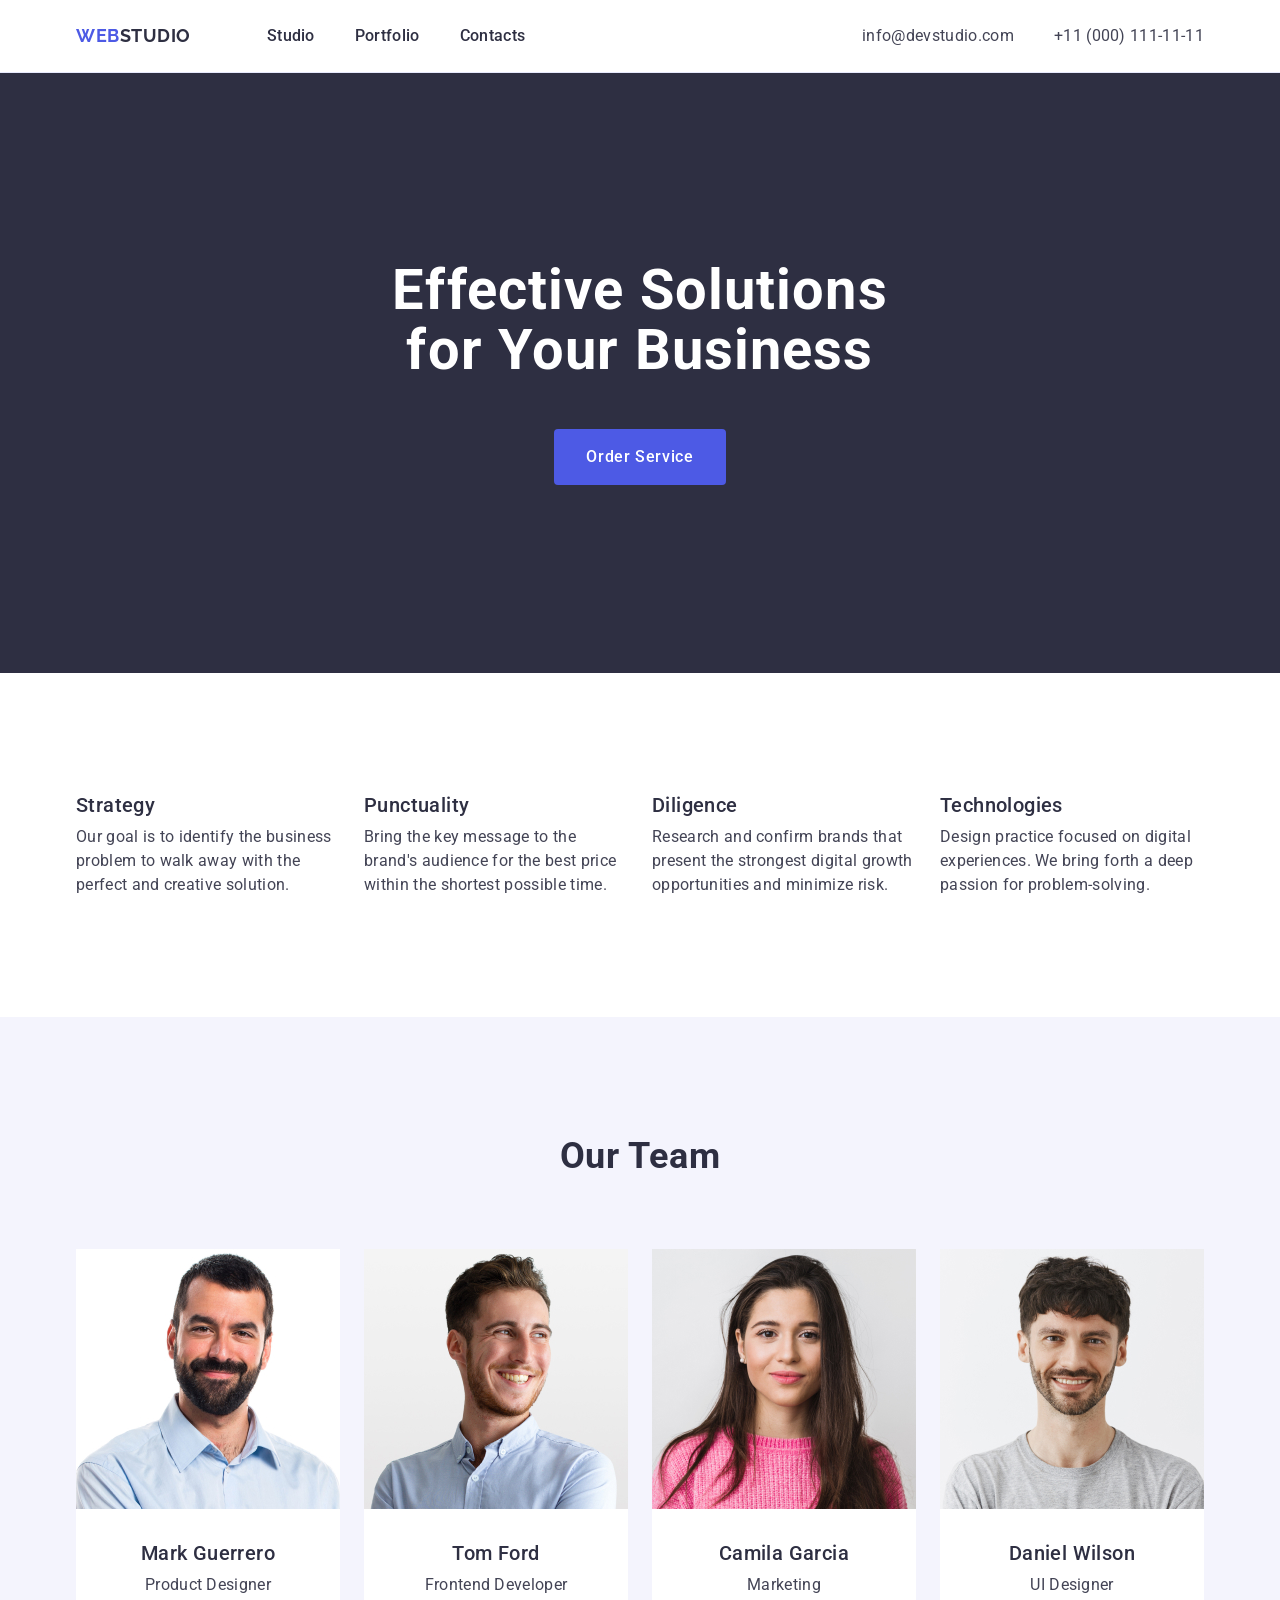
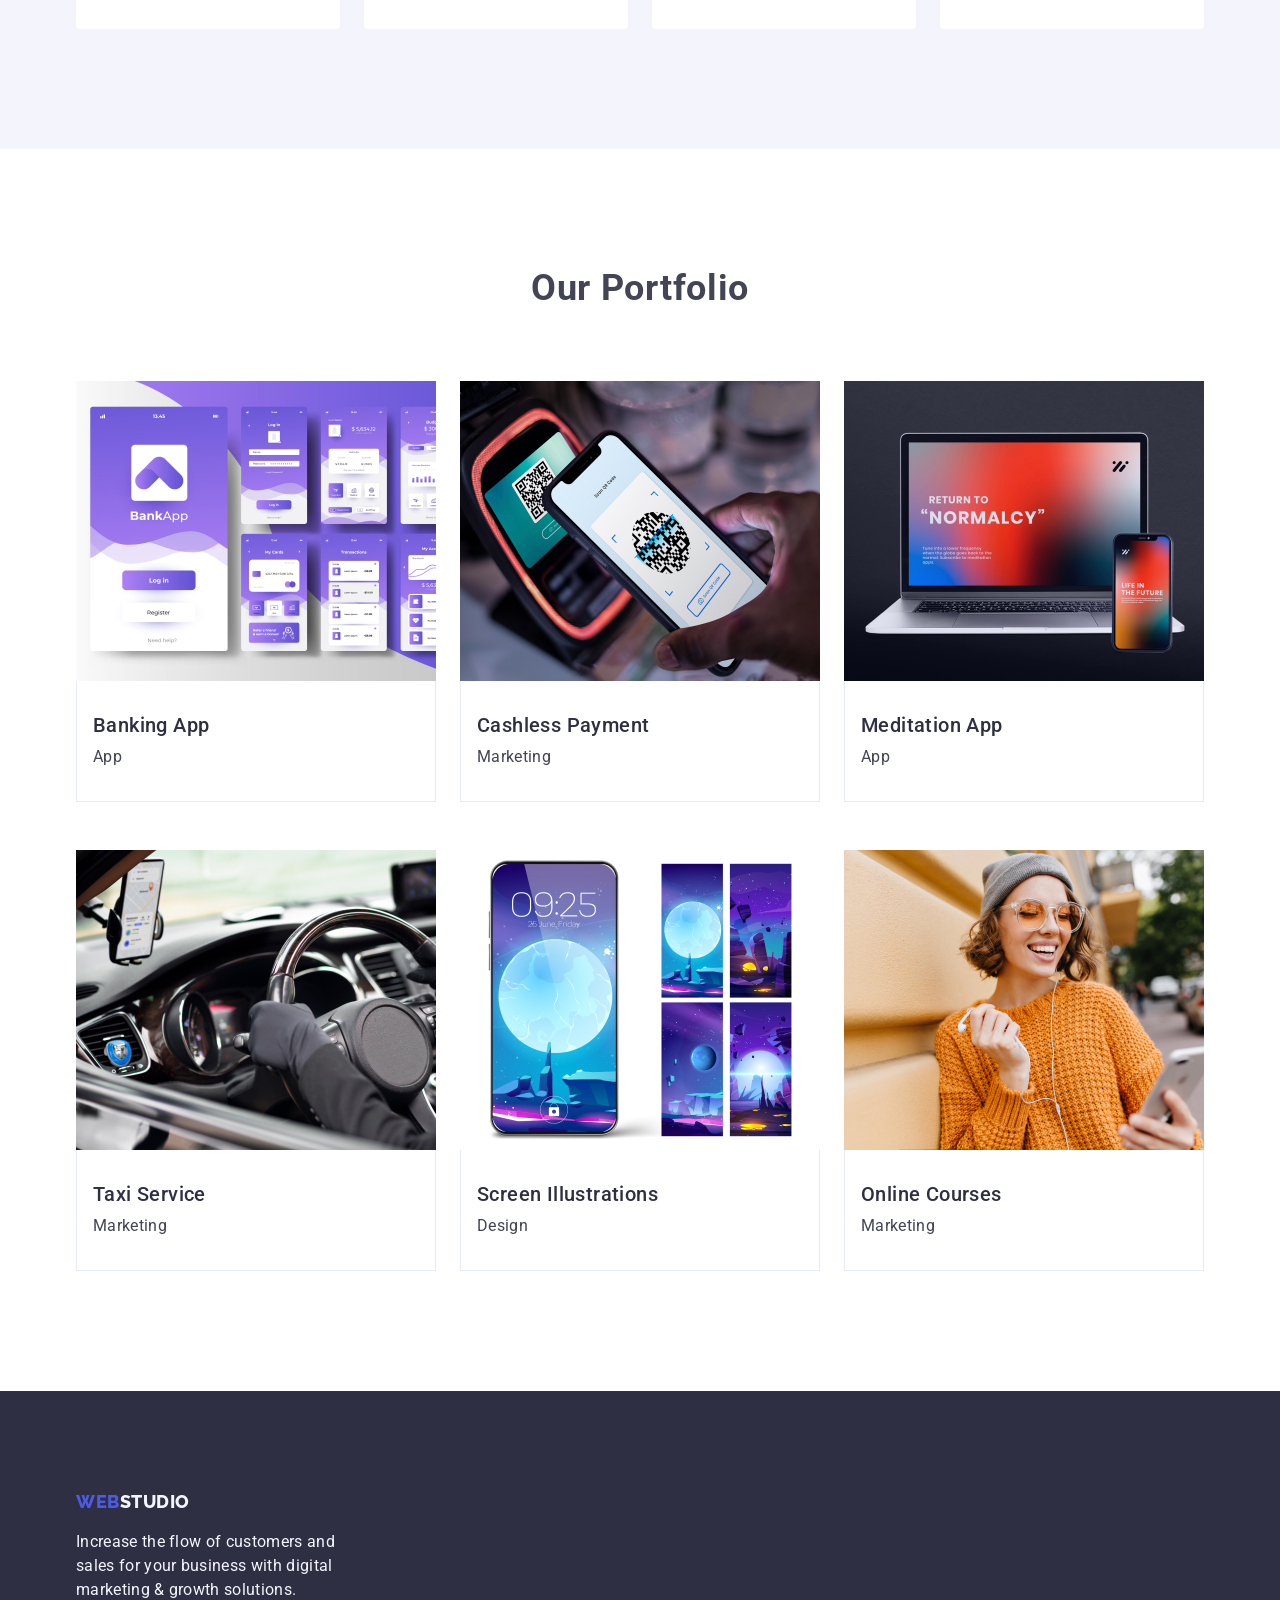
==== commit 2c83cf57: "Update 2" ====
--- a/index.html
+++ b/index.html
@@ -21,7 +21,7 @@
   </head>
   <body>
     <!--header-->
-    <header>
+    <header class="header-main">
       <div class="header-menu container">
         <nav class="header-nav">
           <a href="./index.html" class="logo"
@@ -228,13 +228,15 @@
 
     <!--footer-->
     <footer class="footer-main">
-      <a href="./index.html" class="logo"
-        >Web<span class="footer-logo_studio">Studio</span></a
-      >
-      <p class="footer-text">
-        Increase the flow of customers and sales for your business with digital
-        marketing & growth solutions.
-      </p>
+      <div class="container">
+        <a href="./index.html" class="logo-footer"
+          >Web<span class="footer-logo_studio">Studio</span></a
+        >
+        <p class="footer-text">
+          Increase the flow of customers and sales for your business with
+          digital marketing & growth solutions.
+        </p>
+      </div>
     </footer>
   </body>
 </html>
--- a/css/style.css
+++ b/css/style.css
@@ -61,6 +61,10 @@
 
 /**********HEADER**********/
 
+.header-main {
+  border-bottom: 1px solid #e7e9fc;
+}
+
 .header-menu {
   display: flex;
   justify-content: space-between;
@@ -90,7 +94,6 @@
   list-style: none;
   display: flex;
   gap: 40px;
-  padding: 24px 0;
 }
 
 .nav-list_link {
@@ -99,6 +102,7 @@
   line-height: 24px;
   letter-spacing: 0.32px;
   color: #2e2f42;
+  padding: 24px 0;
 }
 
 .nav-list_link:hover,
@@ -162,6 +166,7 @@
   border-radius: 4px;
   border: none;
   margin: 0 auto;
+  min-width: 169px;
 }
 
 .main-hero_btn:hover,
@@ -253,7 +258,7 @@
 /**********Section4-Portfolio**********/
 
 .portfolio {
-  padding: 120px;
+  padding: 120px 0 120px 0;
 }
 
 .portfolio-title {
@@ -300,7 +305,17 @@
 
 .footer-main {
   background-color: #2e2f42;
-  padding: 100px 156px;
+  padding: 100px 0;
+}
+
+.logo-footer {
+  font-family: "Raleway", sans-serif;
+  font-weight: 800;
+  font-size: 18px;
+  line-height: 1.17;
+  letter-spacing: 0.03em;
+  text-transform: uppercase;
+  color: #4d5ae5;
 }
 
 .footer-logo_studio {
@@ -312,6 +327,6 @@
   font-size: 16px;
   line-height: 24px;
   letter-spacing: 0.32px;
-  width: 264px;
+  max-width: 264px;
   padding-top: 18px;
 }
